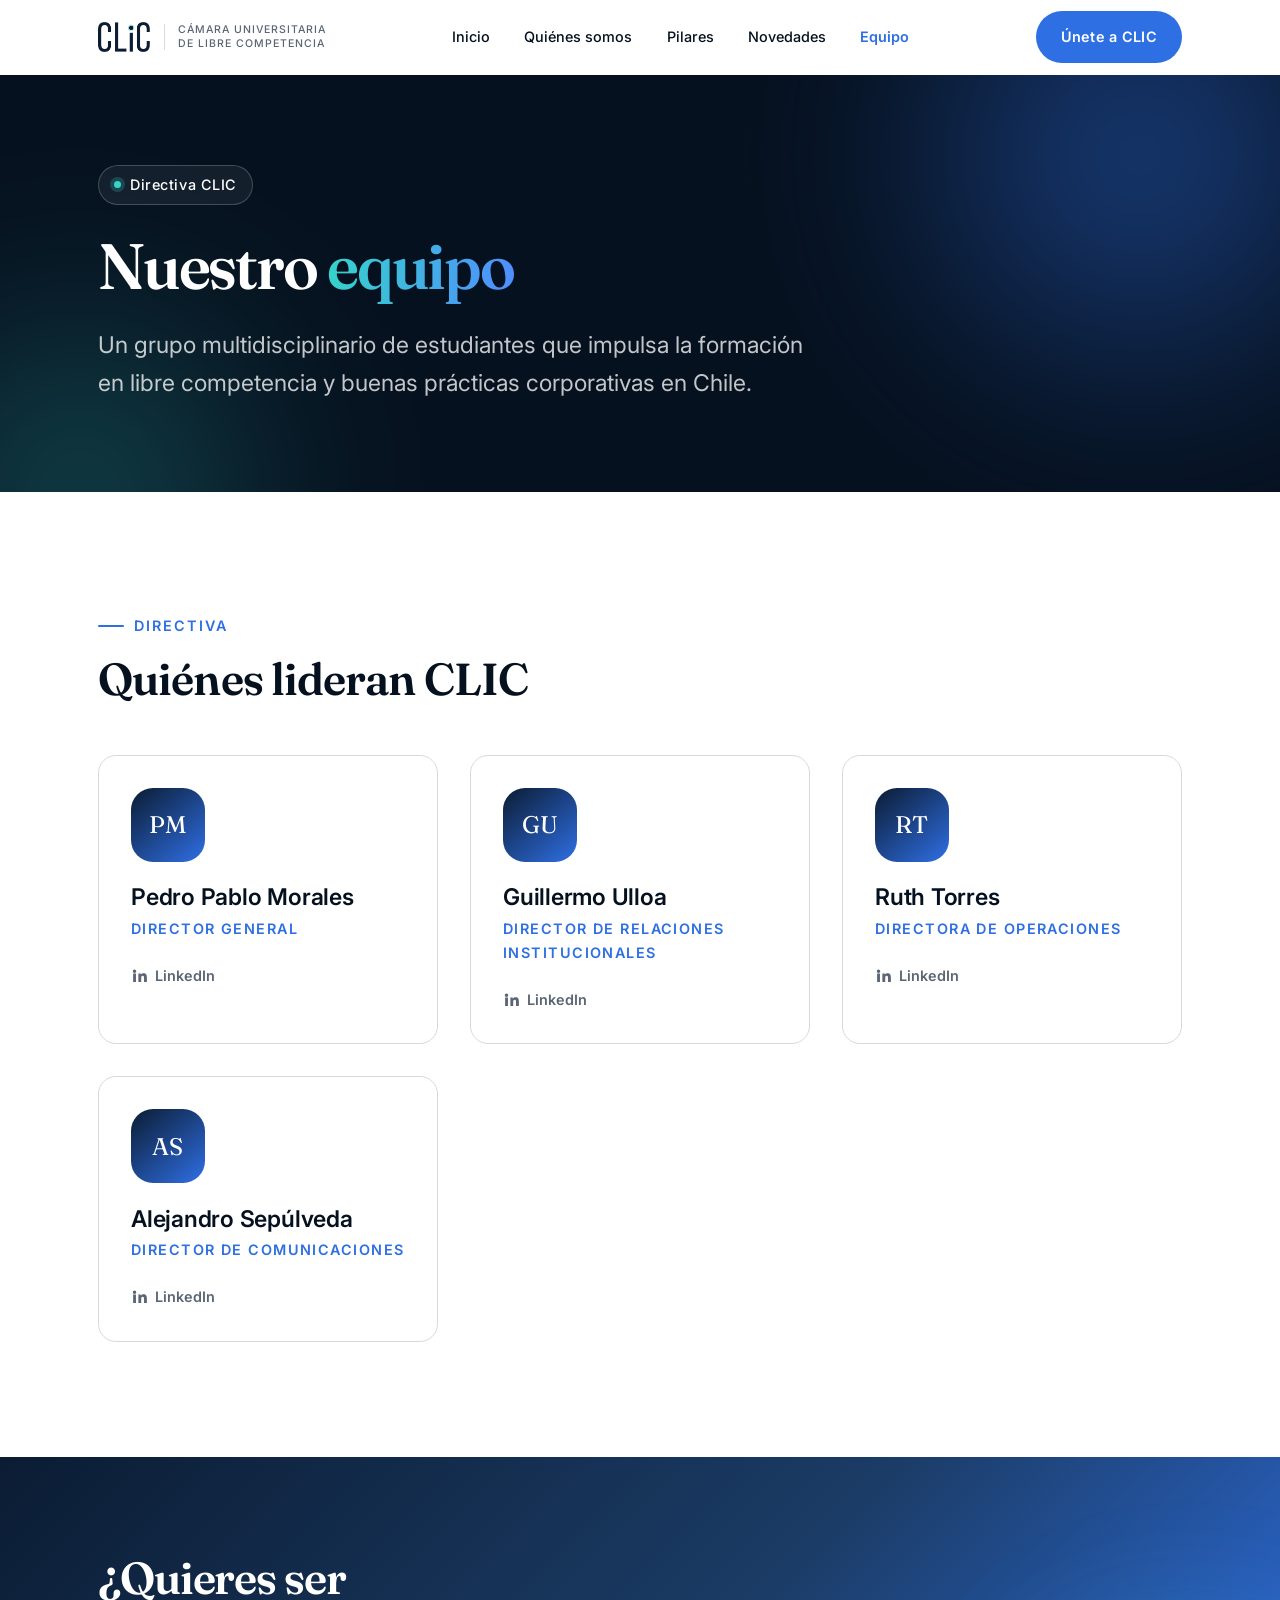
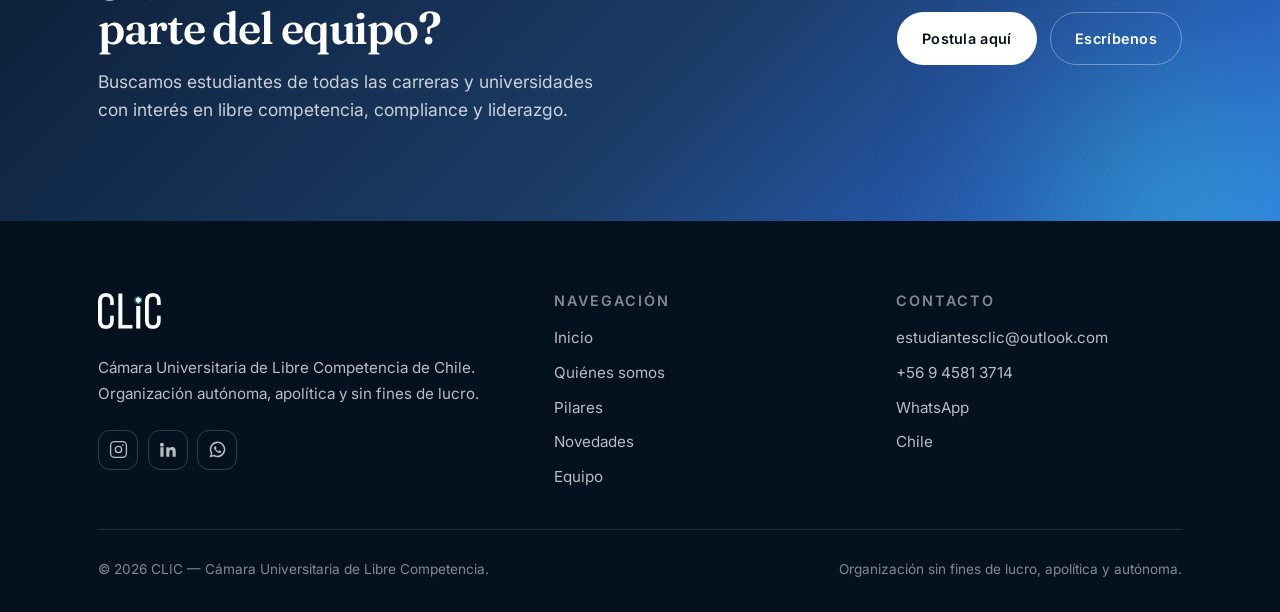
==== equipo.html @ ce96f9f8 "feat: integrar el logotipo de CLIC en el sitio - logo oscuro en el header y logo blanco en el pie de" ====
<!DOCTYPE html>
<html lang="es-CL">
<head>
  <meta charset="UTF-8" />
  <meta name="viewport" content="width=device-width, initial-scale=1" />
  <title>Equipo — CLIC, Cámara Universitaria de Libre Competencia</title>

  <meta name="description" content="Conoce al equipo directivo de CLIC, la Cámara Universitaria de Libre Competencia de Chile." />
  <meta name="theme-color" content="#06111f" />
  <link rel="canonical" href="https://clic-chile.cl/equipo.html" />

  <meta property="og:type" content="website" />
  <meta property="og:locale" content="es_CL" />
  <meta property="og:site_name" content="CLIC" />
  <meta property="og:title" content="Equipo — CLIC" />
  <meta property="og:description" content="Conoce al equipo directivo de CLIC." />
  <meta property="og:url" content="https://clic-chile.cl/equipo.html" />
  <meta property="og:image" content="https://mrciro2002-droid.github.io/clic-web/assets/img/og-image.png" />
  <meta property="og:image:width" content="1200" />
  <meta property="og:image:height" content="630" />
  <meta property="og:image:alt" content="CLIC — Cámara Universitaria de Libre Competencia" />
  <meta name="twitter:card" content="summary_large_image" />

  <link rel="icon" href="assets/img/favicon.ico" sizes="48x48" />
  <link rel="icon" href="assets/img/favicon.png" type="image/png" sizes="64x64" />
  <link rel="apple-touch-icon" href="assets/img/apple-touch-icon.png" />

  <link rel="preconnect" href="https://fonts.googleapis.com" />
  <link rel="preconnect" href="https://fonts.gstatic.com" crossorigin />
  <link href="https://fonts.googleapis.com/css2?family=Fraunces:opsz,wght@9..144,400;9..144,600;9..144,700&family=Inter:wght@400;500;600;700&display=swap" rel="stylesheet" />

  <link rel="stylesheet" href="assets/css/styles.css" />
</head>

<body>
  <a class="skip-link" href="#main">Saltar al contenido principal</a>

  <!-- ===================== ENCABEZADO ===================== -->
  <header class="site-header" id="site-header">
    <div class="wrap site-header__inner">
      <a class="brand" href="index.html" aria-label="CLIC — inicio">
        <img class="brand__logo" src="assets/img/logo-oscuro.png" alt="CLIC"
             width="408" height="234" />
        <span class="brand__rule" aria-hidden="true"></span>
        <span class="brand__tag">Cámara Universitaria<br />de Libre Competencia</span>
      </a>

      <button class="nav-toggle" id="nav-toggle" type="button"
              aria-expanded="false" aria-controls="primary-nav" aria-label="Abrir menú">
        <span></span>
      </button>

      <nav class="nav" id="primary-nav" aria-label="Navegación principal">
        <a href="index.html">Inicio</a>
        <a href="index.html#proposito">Quiénes somos</a>
        <a href="index.html#pilares">Pilares</a>
        <a href="index.html#novedades">Novedades</a>
        <a href="equipo.html" aria-current="page">Equipo</a>
        <a class="btn btn--accent" href="index.html#unete">Únete a CLIC</a>
      </nav>

      <a class="btn btn--accent header__cta" href="index.html#unete">Únete a CLIC</a>
    </div>
  </header>

  <main id="main">

    <!-- ===================== INTRO ===================== -->
    <section class="hero" style="padding-block: clamp(3.5rem, 7vw, 6rem);">
      <div class="wrap">
        <p class="hero__badge">
          <span class="dot" aria-hidden="true"></span>
          Directiva CLIC
        </p>
        <h1 class="hero__title" style="max-width: 16ch;">Nuestro <em>equipo</em></h1>
        <p class="hero__text">
          Un grupo multidisciplinario de estudiantes que impulsa la formación en
          libre competencia y buenas prácticas corporativas en Chile.
        </p>
      </div>
    </section>

    <!-- ===================== EQUIPO ===================== -->
    <section class="section">
      <div class="wrap">
        <div class="section__head reveal">
          <p class="eyebrow">Directiva</p>
          <h2 class="section__title">Quiénes lideran CLIC</h2>
        </div>

        <div class="team-grid">
          <article class="member reveal">
            <span class="member__avatar" aria-hidden="true">PM</span>
            <h3 class="member__name">Pedro Pablo Morales</h3>
            <p class="member__role">Director General</p>
            <a class="member__link"
               href="https://www.linkedin.com/in/pedro-pablo-morales-acosta-aab63a1a9"
               target="_blank" rel="noopener noreferrer">
              <svg viewBox="0 0 24 24" fill="currentColor" aria-hidden="true">
                <path d="M4.98 3.5a2.5 2.5 0 1 1 0 5 2.5 2.5 0 0 1 0-5ZM3 9h4v12H3V9Zm7 0h3.8v1.7h.05c.53-.95 1.83-1.95 3.77-1.95 4.03 0 4.78 2.6 4.78 5.98V21h-4v-5.5c0-1.31-.02-3-1.85-3-1.86 0-2.14 1.42-2.14 2.9V21h-4V9Z" />
              </svg>
              LinkedIn
            </a>
          </article>

          <article class="member reveal">
            <span class="member__avatar" aria-hidden="true">GU</span>
            <h3 class="member__name">Guillermo Ulloa</h3>
            <p class="member__role">Director de Relaciones Institucionales</p>
            <a class="member__link"
               href="https://www.linkedin.com/in/guillermo-ulloa-zavalla-pucuns2020"
               target="_blank" rel="noopener noreferrer">
              <svg viewBox="0 0 24 24" fill="currentColor" aria-hidden="true">
                <path d="M4.98 3.5a2.5 2.5 0 1 1 0 5 2.5 2.5 0 0 1 0-5ZM3 9h4v12H3V9Zm7 0h3.8v1.7h.05c.53-.95 1.83-1.95 3.77-1.95 4.03 0 4.78 2.6 4.78 5.98V21h-4v-5.5c0-1.31-.02-3-1.85-3-1.86 0-2.14 1.42-2.14 2.9V21h-4V9Z" />
              </svg>
              LinkedIn
            </a>
          </article>

          <article class="member reveal">
            <span class="member__avatar" aria-hidden="true">RT</span>
            <h3 class="member__name">Ruth Torres</h3>
            <p class="member__role">Directora de Operaciones</p>
            <a class="member__link"
               href="https://www.linkedin.com/in/ruth-torres-sep%C3%BAlveda-8b863a360"
               target="_blank" rel="noopener noreferrer">
              <svg viewBox="0 0 24 24" fill="currentColor" aria-hidden="true">
                <path d="M4.98 3.5a2.5 2.5 0 1 1 0 5 2.5 2.5 0 0 1 0-5ZM3 9h4v12H3V9Zm7 0h3.8v1.7h.05c.53-.95 1.83-1.95 3.77-1.95 4.03 0 4.78 2.6 4.78 5.98V21h-4v-5.5c0-1.31-.02-3-1.85-3-1.86 0-2.14 1.42-2.14 2.9V21h-4V9Z" />
              </svg>
              LinkedIn
            </a>
          </article>

          <article class="member reveal">
            <span class="member__avatar" aria-hidden="true">AS</span>
            <h3 class="member__name">Alejandro Sepúlveda</h3>
            <p class="member__role">Director de Comunicaciones</p>
            <a class="member__link"
               href="https://www.linkedin.com/in/alejandro-sep%C3%BAlveda-mart%C3%ADnez-344793327"
               target="_blank" rel="noopener noreferrer">
              <svg viewBox="0 0 24 24" fill="currentColor" aria-hidden="true">
                <path d="M4.98 3.5a2.5 2.5 0 1 1 0 5 2.5 2.5 0 0 1 0-5ZM3 9h4v12H3V9Zm7 0h3.8v1.7h.05c.53-.95 1.83-1.95 3.77-1.95 4.03 0 4.78 2.6 4.78 5.98V21h-4v-5.5c0-1.31-.02-3-1.85-3-1.86 0-2.14 1.42-2.14 2.9V21h-4V9Z" />
              </svg>
              LinkedIn
            </a>
          </article>
        </div>
      </div>
    </section>

    <!-- ===================== CTA ===================== -->
    <section class="cta-band">
      <div class="wrap cta-band__inner">
        <div>
          <h2 class="cta-band__title">¿Quieres ser parte del equipo?</h2>
          <p>
            Buscamos estudiantes de todas las carreras y universidades con interés
            en libre competencia, compliance y liderazgo.
          </p>
        </div>
        <div class="cta-band__actions">
          <a class="btn btn--light" href="index.html#unete">Postula aquí</a>
          <a class="btn btn--outline-light" href="mailto:estudiantesclic@outlook.com">Escríbenos</a>
        </div>
      </div>
    </section>
  </main>

  <!-- ===================== PIE DE PÁGINA ===================== -->
  <footer class="site-footer">
    <div class="wrap">
      <div class="footer__grid">
        <div>
          <a class="brand" href="index.html">
            <img class="brand__logo" src="assets/img/logo-blanco.png" alt="CLIC"
                 width="408" height="234" loading="lazy" />
          </a>
          <p class="footer__about">
            Cámara Universitaria de Libre Competencia de Chile. Organización
            autónoma, apolítica y sin fines de lucro.
          </p>

          <div class="socials">
            <a href="https://www.instagram.com/clic.cl" target="_blank" rel="noopener noreferrer" aria-label="Instagram de CLIC">
              <svg viewBox="0 0 24 24" fill="none" stroke="currentColor" stroke-width="1.7"
                   stroke-linecap="round" stroke-linejoin="round" aria-hidden="true">
                <rect x="2" y="2" width="20" height="20" rx="5" />
                <circle cx="12" cy="12" r="4" />
                <circle cx="17.5" cy="6.5" r="1" fill="currentColor" stroke="none" />
              </svg>
            </a>
            <a href="https://www.linkedin.com/company/estudiantesclic/" target="_blank" rel="noopener noreferrer" aria-label="LinkedIn de CLIC">
              <svg viewBox="0 0 24 24" fill="currentColor" aria-hidden="true">
                <path d="M4.98 3.5a2.5 2.5 0 1 1 0 5 2.5 2.5 0 0 1 0-5ZM3 9h4v12H3V9Zm7 0h3.8v1.7h.05c.53-.95 1.83-1.95 3.77-1.95 4.03 0 4.78 2.6 4.78 5.98V21h-4v-5.5c0-1.31-.02-3-1.85-3-1.86 0-2.14 1.42-2.14 2.9V21h-4V9Z" />
              </svg>
            </a>
            <a href="https://wa.me/56945813714" target="_blank" rel="noopener noreferrer" aria-label="WhatsApp de CLIC">
              <svg viewBox="0 0 24 24" fill="currentColor" aria-hidden="true">
                <path d="M12.04 2C6.6 2 2.2 6.4 2.2 11.84c0 1.9.5 3.68 1.38 5.22L2 22l5.06-1.52a9.8 9.8 0 0 0 4.98 1.34h.01c5.43 0 9.84-4.4 9.84-9.84 0-2.63-1.02-5.1-2.88-6.96A9.76 9.76 0 0 0 12.04 2Zm0 1.9c2.12 0 4.1.83 5.6 2.33a7.86 7.86 0 0 1 2.32 5.6c0 4.38-3.55 7.94-7.93 7.94a7.9 7.9 0 0 1-4.04-1.11l-.29-.17-2.99.9.9-2.92-.19-.3a7.86 7.86 0 0 1-1.21-4.2c0-4.38 3.56-7.94 7.94-7.94Zm-3 3.9c-.15 0-.4.06-.6.28-.21.22-.8.78-.8 1.9s.82 2.2.93 2.36c.12.15 1.6 2.44 3.87 3.42.54.24.96.38 1.29.48.54.18 1.03.15 1.42.09.44-.06 1.34-.55 1.53-1.08.19-.53.19-.98.13-1.08-.06-.09-.21-.15-.44-.27-.23-.11-1.34-.66-1.55-.74-.21-.07-.36-.11-.51.12-.15.22-.58.73-.71.88-.13.15-.26.17-.49.06-.23-.12-.96-.36-1.83-1.13-.68-.6-1.13-1.35-1.27-1.57-.13-.23-.01-.35.1-.46.11-.1.23-.27.35-.4.11-.14.15-.23.23-.39.08-.15.04-.28-.02-.4-.06-.11-.5-1.23-.7-1.68-.18-.44-.36-.38-.5-.39h-.43Z" />
              </svg>
            </a>
          </div>
        </div>

        <div>
          <h2 class="footer__title">Navegación</h2>
          <ul class="footer__list">
            <li><a href="index.html">Inicio</a></li>
            <li><a href="index.html#proposito">Quiénes somos</a></li>
            <li><a href="index.html#pilares">Pilares</a></li>
            <li><a href="index.html#novedades">Novedades</a></li>
            <li><a href="equipo.html">Equipo</a></li>
          </ul>
        </div>

        <div>
          <h2 class="footer__title">Contacto</h2>
          <ul class="footer__list">
            <li><a href="mailto:estudiantesclic@outlook.com">estudiantesclic@outlook.com</a></li>
            <li><a href="tel:+56945813714">+56 9 4581 3714</a></li>
            <li><a href="https://wa.me/56945813714" target="_blank" rel="noopener noreferrer">WhatsApp</a></li>
            <li>Chile</li>
          </ul>
        </div>
      </div>

      <div class="footer__bottom">
        <p>&copy; <span id="year">2026</span> CLIC — Cámara Universitaria de Libre Competencia.</p>
        <p>Organización sin fines de lucro, apolítica y autónoma.</p>
      </div>
    </div>
  </footer>

  <script src="assets/js/main.js" defer></script>
</body>
</html>
---- assets/css/styles.css ----
/* ==========================================================================
   CLIC — Cámara Universitaria de Libre Competencia
   Hoja de estilos principal
   ========================================================================== */

/* --------------------------------------------------------------------------
   1. Tokens de diseño
   -------------------------------------------------------------------------- */
:root {
  /* Color */
  --navy-900: #06111f;
  --navy-800: #0b1c33;
  --navy-700: #122a4a;
  --navy-600: #1b3c66;
  --blue-500: #2f6fe4;
  --blue-400: #4f8cff;
  --cyan-400: #35d6c8;
  --sand-100: #f6f4ef;
  --sand-200: #ece7dc;
  --white: #ffffff;
  --grey-600: #5b6675;
  --grey-300: #d5dae1;

  --bg: var(--white);
  --bg-alt: var(--sand-100);
  --ink: var(--navy-900);
  --ink-soft: var(--grey-600);
  --accent: var(--blue-500);
  --accent-soft: var(--cyan-400);
  --line: var(--grey-300);

  /* Tipografía */
  --font-display: "Fraunces", "Georgia", "Times New Roman", serif;
  --font-body: "Inter", system-ui, -apple-system, "Segoe UI", Roboto, sans-serif;

  --step--1: clamp(0.82rem, 0.79rem + 0.15vw, 0.9rem);
  --step-0: clamp(1rem, 0.96rem + 0.2vw, 1.09rem);
  --step-1: clamp(1.2rem, 1.12rem + 0.4vw, 1.45rem);
  --step-2: clamp(1.5rem, 1.34rem + 0.8vw, 2rem);
  --step-3: clamp(1.9rem, 1.6rem + 1.5vw, 2.9rem);
  --step-4: clamp(2.4rem, 1.85rem + 2.7vw, 4.4rem);

  /* Espaciado y forma */
  --gutter: clamp(1.25rem, 4vw, 3rem);
  --max-width: 1180px;
  --radius-sm: 10px;
  --radius: 18px;
  --radius-lg: 28px;

  --shadow-sm: 0 1px 2px rgba(6, 17, 31, 0.06), 0 4px 12px rgba(6, 17, 31, 0.05);
  --shadow-md: 0 12px 32px rgba(6, 17, 31, 0.1);
  --shadow-lg: 0 28px 64px rgba(6, 17, 31, 0.16);

  --ease: cubic-bezier(0.2, 0.7, 0.3, 1);
}

/* --------------------------------------------------------------------------
   2. Reset moderno
   -------------------------------------------------------------------------- */
*,
*::before,
*::after { box-sizing: border-box; }

* { margin: 0; }

html {
  -webkit-text-size-adjust: 100%;
  scroll-behavior: smooth;
  scroll-padding-top: 6rem;
}

body {
  font-family: var(--font-body);
  font-size: var(--step-0);
  line-height: 1.65;
  color: var(--ink);
  background: var(--bg);
  -webkit-font-smoothing: antialiased;
  text-rendering: optimizeLegibility;
  overflow-x: hidden;
}

img, svg, picture { display: block; max-width: 100%; height: auto; }
input, button, textarea, select { font: inherit; color: inherit; }
h1, h2, h3, h4 { line-height: 1.12; text-wrap: balance; font-weight: 600; }
p { text-wrap: pretty; }
a { color: inherit; }

:focus-visible {
  outline: 3px solid var(--accent-soft);
  outline-offset: 3px;
  border-radius: 4px;
}

@media (prefers-reduced-motion: reduce) {
  html { scroll-behavior: auto; }
  *, *::before, *::after {
    animation-duration: 0.001ms !important;
    animation-iteration-count: 1 !important;
    transition-duration: 0.001ms !important;
  }
}

/* --------------------------------------------------------------------------
   3. Utilidades de layout
   -------------------------------------------------------------------------- */
.wrap {
  width: 100%;
  max-width: var(--max-width);
  margin-inline: auto;
  padding-inline: var(--gutter);
}

.section { padding-block: clamp(4rem, 9vw, 8rem); }
.section--tight { padding-block: clamp(3rem, 6vw, 5rem); }
.section--alt { background: var(--bg-alt); }

.section__head { max-width: 60ch; margin-bottom: clamp(2rem, 4vw, 3.5rem); }

.eyebrow {
  display: inline-flex;
  align-items: center;
  gap: 0.6rem;
  font-size: var(--step--1);
  font-weight: 600;
  letter-spacing: 0.14em;
  text-transform: uppercase;
  color: var(--accent);
  margin-bottom: 1rem;
}

.eyebrow::before {
  content: "";
  width: 26px;
  height: 2px;
  background: currentColor;
  border-radius: 2px;
}

.section__title {
  font-family: var(--font-display);
  font-size: var(--step-3);
  font-weight: 600;
  letter-spacing: -0.02em;
}

.lede {
  font-size: var(--step-1);
  color: var(--ink-soft);
  margin-top: 1.1rem;
}

.skip-link {
  position: absolute;
  left: 1rem;
  top: -100px;
  z-index: 999;
  padding: 0.75rem 1.25rem;
  background: var(--navy-800);
  color: var(--white);
  border-radius: var(--radius-sm);
  text-decoration: none;
  transition: top 0.2s var(--ease);
}
.skip-link:focus { top: 1rem; }

.visually-hidden {
  position: absolute !important;
  width: 1px; height: 1px;
  padding: 0; margin: -1px;
  overflow: hidden;
  clip: rect(0 0 0 0);
  white-space: nowrap;
  border: 0;
}

/* --------------------------------------------------------------------------
   4. Botones
   -------------------------------------------------------------------------- */
.btn {
  --btn-bg: var(--navy-800);
  --btn-fg: var(--white);
  display: inline-flex;
  align-items: center;
  gap: 0.6rem;
  padding: 0.85rem 1.5rem;
  border: 1px solid transparent;
  border-radius: 999px;
  background: var(--btn-bg);
  color: var(--btn-fg);
  font-size: var(--step--1);
  font-weight: 600;
  letter-spacing: 0.02em;
  text-decoration: none;
  cursor: pointer;
  transition: transform 0.2s var(--ease), box-shadow 0.2s var(--ease),
              background-color 0.2s var(--ease), color 0.2s var(--ease);
}

.btn:hover { transform: translateY(-2px); box-shadow: var(--shadow-md); }
.btn:active { transform: translateY(0); }
.btn svg { width: 1.05em; height: 1.05em; }

.btn--accent { --btn-bg: var(--accent); }
.btn--ghost {
  --btn-bg: transparent;
  --btn-fg: var(--ink);
  border-color: var(--line);
}
.btn--ghost:hover { --btn-bg: var(--ink); --btn-fg: var(--white); border-color: var(--ink); }

.btn--light { --btn-bg: var(--white); --btn-fg: var(--navy-900); }
.btn--outline-light {
  --btn-bg: transparent;
  --btn-fg: var(--white);
  border-color: rgba(255, 255, 255, 0.35);
}
.btn--outline-light:hover { --btn-bg: rgba(255, 255, 255, 0.12); }

/* --------------------------------------------------------------------------
   5. Encabezado y navegación
   -------------------------------------------------------------------------- */
.site-header {
  position: sticky;
  top: 0;
  z-index: 100;
  background: rgba(255, 255, 255, 0.82);
  backdrop-filter: blur(14px);
  -webkit-backdrop-filter: blur(14px);
  border-bottom: 1px solid transparent;
  transition: border-color 0.3s var(--ease), box-shadow 0.3s var(--ease);
}

.site-header.is-stuck {
  border-bottom-color: var(--line);
  box-shadow: 0 6px 24px rgba(6, 17, 31, 0.06);
}

.site-header__inner {
  display: flex;
  align-items: center;
  justify-content: space-between;
  gap: 1.5rem;
  min-height: 74px;
}

.brand {
  display: inline-flex;
  align-items: center;
  gap: 0.85rem;
  text-decoration: none;
  font-weight: 700;
}

/* Logotipo: versión oscura en el header, versión blanca en el pie. */
.brand__logo {
  width: auto;
  height: 30px;
  transition: opacity 0.2s var(--ease);
}

.brand:hover .brand__logo { opacity: 0.82; }

.brand__rule {
  width: 1px;
  height: 26px;
  background: var(--line);
}

.brand__tag {
  font-size: 0.66rem;
  font-weight: 500;
  line-height: 1.35;
  letter-spacing: 0.09em;
  text-transform: uppercase;
  color: var(--ink-soft);
}

@media (max-width: 520px) {
  .brand__rule, .site-header .brand__tag { display: none; }
}

.nav { display: flex; align-items: center; gap: 0.35rem; }

.nav a {
  position: relative;
  padding: 0.5rem 0.9rem;
  border-radius: 999px;
  font-size: var(--step--1);
  font-weight: 500;
  text-decoration: none;
  color: var(--ink);
  transition: background-color 0.2s var(--ease), color 0.2s var(--ease);
}

.nav a:hover { background: var(--sand-200); }
.nav a[aria-current="page"] { color: var(--accent); font-weight: 600; }

/* El CTA vive fuera del nav en escritorio y dentro del menú en móvil. */
.header__cta { display: inline-flex; }

@media (min-width: 861px) {
  .nav > .btn { display: none; }
}

.nav-toggle {
  display: none;
  width: 44px;
  height: 44px;
  border: 1px solid var(--line);
  border-radius: 12px;
  background: var(--white);
  cursor: pointer;
  place-items: center;
}

.nav-toggle span {
  position: relative;
  display: block;
  width: 18px;
  height: 2px;
  background: var(--ink);
  border-radius: 2px;
  transition: transform 0.25s var(--ease), background-color 0.25s var(--ease);
}

.nav-toggle span::before,
.nav-toggle span::after {
  content: "";
  position: absolute;
  left: 0;
  width: 18px;
  height: 2px;
  background: var(--ink);
  border-radius: 2px;
  transition: transform 0.25s var(--ease);
}
.nav-toggle span::before { top: -6px; }
.nav-toggle span::after { top: 6px; }

.nav-toggle[aria-expanded="true"] span { background: transparent; }
.nav-toggle[aria-expanded="true"] span::before { transform: translateY(6px) rotate(45deg); }
.nav-toggle[aria-expanded="true"] span::after { transform: translateY(-6px) rotate(-45deg); }

@media (max-width: 860px) {
  .nav-toggle { display: grid; }
  .header__cta { display: none; }

  .nav {
    position: fixed;
    inset: 74px 0 auto;
    flex-direction: column;
    align-items: stretch;
    gap: 0.25rem;
    padding: 1rem var(--gutter) 1.75rem;
    background: var(--white);
    border-bottom: 1px solid var(--line);
    box-shadow: var(--shadow-md);
    transform: translateY(-120%);
    opacity: 0;
    visibility: hidden;
    transition: transform 0.32s var(--ease), opacity 0.2s var(--ease), visibility 0.32s;
  }

  .nav.is-open { transform: translateY(0); opacity: 1; visibility: visible; }
  .nav a { padding: 0.85rem 1rem; font-size: 1.05rem; }
  .nav .btn { justify-content: center; margin-top: 0.6rem; }
}

/* --------------------------------------------------------------------------
   6. Hero
   -------------------------------------------------------------------------- */
.hero {
  position: relative;
  isolation: isolate;
  overflow: hidden;
  background: var(--navy-900);
  color: var(--white);
  padding-block: clamp(4.5rem, 10vw, 8.5rem);
}

.hero::before,
.hero::after {
  content: "";
  position: absolute;
  border-radius: 50%;
  filter: blur(90px);
  z-index: -1;
  opacity: 0.55;
}

.hero::before {
  width: 620px; height: 620px;
  top: -230px; right: -170px;
  background: radial-gradient(circle, var(--blue-500), transparent 68%);
}

.hero::after {
  width: 520px; height: 520px;
  bottom: -260px; left: -180px;
  background: radial-gradient(circle, var(--cyan-400), transparent 68%);
  opacity: 0.32;
}

.hero__grid {
  display: grid;
  gap: clamp(2.5rem, 5vw, 4rem);
  grid-template-columns: minmax(0, 1.15fr) minmax(0, 0.85fr);
  align-items: center;
}

@media (max-width: 900px) {
  .hero__grid { grid-template-columns: 1fr; }
}

.hero__badge {
  display: inline-flex;
  align-items: center;
  gap: 0.55rem;
  padding: 0.45rem 0.95rem;
  border: 1px solid rgba(255, 255, 255, 0.2);
  border-radius: 999px;
  background: rgba(255, 255, 255, 0.06);
  font-size: var(--step--1);
  font-weight: 500;
  letter-spacing: 0.04em;
  margin-bottom: 1.6rem;
}

.hero__badge .dot {
  width: 7px; height: 7px;
  border-radius: 50%;
  background: var(--cyan-400);
  box-shadow: 0 0 0 4px rgba(53, 214, 200, 0.22);
}

.hero__title {
  font-family: var(--font-display);
  font-size: var(--step-4);
  font-weight: 600;
  letter-spacing: -0.035em;
}

.hero__title em {
  font-style: normal;
  background: linear-gradient(100deg, var(--cyan-400), var(--blue-400));
  -webkit-background-clip: text;
  background-clip: text;
  color: transparent;
}

.hero__text {
  max-width: 52ch;
  margin-top: 1.5rem;
  font-size: var(--step-1);
  color: rgba(255, 255, 255, 0.76);
}

.hero__actions { display: flex; flex-wrap: wrap; gap: 0.85rem; margin-top: 2.2rem; }

.hero__stats {
  display: flex;
  flex-wrap: wrap;
  gap: clamp(1.5rem, 4vw, 3rem);
  margin-top: 3rem;
  padding-top: 2rem;
  border-top: 1px solid rgba(255, 255, 255, 0.14);
}

.stat {
  display: grid;
  gap: 0.3rem;
  min-width: 150px;
}

.stat__num {
  font-family: var(--font-display);
  font-size: var(--step-2);
  letter-spacing: -0.02em;
  color: var(--white);
}

.stat__label {
  font-size: var(--step--1);
  color: rgba(255, 255, 255, 0.6);
  max-width: 18ch;
}

/* Tarjeta de cita */
.quote-card {
  position: relative;
  padding: clamp(1.75rem, 3vw, 2.5rem);
  border: 1px solid rgba(255, 255, 255, 0.16);
  border-radius: var(--radius-lg);
  background: linear-gradient(160deg, rgba(255, 255, 255, 0.1), rgba(255, 255, 255, 0.03));
  backdrop-filter: blur(8px);
  -webkit-backdrop-filter: blur(8px);
  box-shadow: var(--shadow-lg);
}

.quote-card__mark {
  font-family: var(--font-display);
  font-size: 4rem;
  line-height: 0.6;
  color: var(--cyan-400);
  opacity: 0.7;
}

.quote-card blockquote {
  margin: 1.25rem 0 0;
  font-family: var(--font-display);
  font-size: var(--step-1);
  line-height: 1.45;
  letter-spacing: -0.01em;
}

.quote-card figcaption {
  margin-top: 1.5rem;
  padding-top: 1.25rem;
  border-top: 1px solid rgba(255, 255, 255, 0.14);
  font-size: var(--step--1);
  letter-spacing: 0.1em;
  text-transform: uppercase;
  color: rgba(255, 255, 255, 0.62);
}

/* --------------------------------------------------------------------------
   7. Marquesina de pilares
   -------------------------------------------------------------------------- */
.marquee {
  overflow: hidden;
  padding-block: 1.1rem;
  background: var(--navy-800);
  color: rgba(255, 255, 255, 0.72);
  border-top: 1px solid rgba(255, 255, 255, 0.08);
}

.marquee__track {
  display: flex;
  gap: 3rem;
  width: max-content;
  animation: marquee 34s linear infinite;
  font-size: var(--step--1);
  font-weight: 600;
  letter-spacing: 0.16em;
  text-transform: uppercase;
  white-space: nowrap;
}

.marquee__track span { display: inline-flex; align-items: center; gap: 3rem; }
.marquee__track span::after {
  content: "";
  width: 6px; height: 6px;
  border-radius: 50%;
  background: var(--cyan-400);
}

.marquee:hover .marquee__track { animation-play-state: paused; }

@keyframes marquee {
  from { transform: translateX(0); }
  to { transform: translateX(-50%); }
}

/* --------------------------------------------------------------------------
   8. Tarjetas
   -------------------------------------------------------------------------- */
.grid {
  display: grid;
  gap: clamp(1.25rem, 2.5vw, 1.75rem);
  grid-template-columns: repeat(auto-fit, minmax(min(100%, 290px), 1fr));
}

.card {
  position: relative;
  display: flex;
  flex-direction: column;
  gap: 0.85rem;
  padding: clamp(1.5rem, 3vw, 2.1rem);
  border: 1px solid var(--line);
  border-radius: var(--radius);
  background: var(--white);
  transition: transform 0.28s var(--ease), box-shadow 0.28s var(--ease),
              border-color 0.28s var(--ease);
}

.card:hover {
  transform: translateY(-6px);
  border-color: transparent;
  box-shadow: var(--shadow-md);
}

.card__icon {
  display: grid;
  place-items: center;
  width: 46px; height: 46px;
  border-radius: 14px;
  background: linear-gradient(140deg, rgba(47, 111, 228, 0.14), rgba(53, 214, 200, 0.18));
  color: var(--accent);
}
.card__icon svg { width: 22px; height: 22px; }

.card__title { font-size: var(--step-1); font-weight: 600; letter-spacing: -0.01em; }
.card p { color: var(--ink-soft); }

.card__index {
  font-family: var(--font-display);
  font-size: var(--step--1);
  font-weight: 600;
  letter-spacing: 0.16em;
  color: var(--accent);
}

/* Bloques narrativos (Desafío / Propósito / Visión) */
.pillars { display: grid; gap: clamp(1rem, 2vw, 1.5rem); }

.pillar {
  display: grid;
  grid-template-columns: minmax(0, 0.4fr) minmax(0, 1fr);
  gap: clamp(1rem, 4vw, 3rem);
  padding-block: clamp(1.75rem, 4vw, 2.75rem);
  border-top: 1px solid var(--line);
}

.pillar:last-child { border-bottom: 1px solid var(--line); }

@media (max-width: 760px) {
  .pillar { grid-template-columns: 1fr; gap: 0.75rem; }
}

.pillar__label {
  display: flex;
  align-items: baseline;
  gap: 0.85rem;
  font-family: var(--font-display);
  font-size: var(--step-2);
  letter-spacing: -0.02em;
}

.pillar__num {
  font-family: var(--font-body);
  font-size: var(--step--1);
  font-weight: 600;
  letter-spacing: 0.12em;
  color: var(--accent);
}

.pillar__body { display: grid; gap: 1rem; color: var(--ink-soft); font-size: var(--step-1); }
.pillar__body strong { color: var(--ink); font-weight: 600; }

/* --------------------------------------------------------------------------
   9. Franja de llamada a la acción
   -------------------------------------------------------------------------- */
.cta-band {
  position: relative;
  isolation: isolate;
  overflow: hidden;
  padding-block: clamp(3.5rem, 8vw, 6rem);
  background: linear-gradient(135deg, var(--navy-800), var(--navy-600) 55%, var(--blue-500));
  color: var(--white);
}

.cta-band::after {
  content: "";
  position: absolute;
  inset: auto -10% -60% auto;
  width: 440px; height: 440px;
  border-radius: 50%;
  background: radial-gradient(circle, rgba(53, 214, 200, 0.5), transparent 68%);
  filter: blur(70px);
  z-index: -1;
}

.cta-band__inner {
  display: flex;
  flex-wrap: wrap;
  align-items: center;
  justify-content: space-between;
  gap: 2rem;
}

.cta-band__title {
  font-family: var(--font-display);
  font-size: var(--step-3);
  letter-spacing: -0.025em;
  max-width: 18ch;
}

.cta-band p { max-width: 46ch; margin-top: 0.9rem; color: rgba(255, 255, 255, 0.78); }
.cta-band__actions { display: flex; flex-wrap: wrap; gap: 0.85rem; }

/* --------------------------------------------------------------------------
   10. Novedades
   -------------------------------------------------------------------------- */
.news-card {
  display: flex;
  flex-direction: column;
  gap: 0.75rem;
  padding: clamp(1.5rem, 3vw, 2rem);
  border: 1px solid var(--line);
  border-radius: var(--radius);
  background: var(--white);
  text-decoration: none;
  transition: transform 0.28s var(--ease), box-shadow 0.28s var(--ease);
}

.news-card:hover { transform: translateY(-5px); box-shadow: var(--shadow-md); }

.news-card__tag {
  align-self: flex-start;
  padding: 0.3rem 0.7rem;
  border-radius: 999px;
  background: var(--sand-200);
  font-size: 0.72rem;
  font-weight: 600;
  letter-spacing: 0.1em;
  text-transform: uppercase;
  color: var(--navy-700);
}

.news-card__title { font-size: var(--step-1); letter-spacing: -0.01em; }
.news-card p { color: var(--ink-soft); font-size: 0.96rem; }

.news-card__more {
  margin-top: auto;
  padding-top: 0.5rem;
  font-size: var(--step--1);
  font-weight: 600;
  color: var(--accent);
}

/* --------------------------------------------------------------------------
   11. Equipo
   -------------------------------------------------------------------------- */
.team-grid {
  display: grid;
  gap: clamp(1.25rem, 2.5vw, 2rem);
  grid-template-columns: repeat(auto-fit, minmax(min(100%, 250px), 1fr));
}

.member {
  display: flex;
  flex-direction: column;
  gap: 0.35rem;
  padding: clamp(1.5rem, 3vw, 2rem);
  border: 1px solid var(--line);
  border-radius: var(--radius);
  background: var(--white);
  transition: transform 0.28s var(--ease), box-shadow 0.28s var(--ease);
}

.member:hover { transform: translateY(-6px); box-shadow: var(--shadow-md); }

.member__avatar {
  display: grid;
  place-items: center;
  width: 74px; height: 74px;
  margin-bottom: 1.1rem;
  border-radius: 22px;
  background: linear-gradient(140deg, var(--navy-800), var(--blue-500));
  color: var(--white);
  font-family: var(--font-display);
  font-size: 1.5rem;
  letter-spacing: 0.01em;
}

.member__name { font-size: var(--step-1); letter-spacing: -0.01em; }

.member__role {
  font-size: var(--step--1);
  font-weight: 600;
  letter-spacing: 0.1em;
  text-transform: uppercase;
  color: var(--accent);
}

.member__link {
  display: inline-flex;
  align-items: center;
  gap: 0.45rem;
  margin-top: 1.1rem;
  font-size: var(--step--1);
  font-weight: 600;
  text-decoration: none;
  color: var(--ink-soft);
  transition: color 0.2s var(--ease);
}

.member__link:hover { color: var(--accent); }
.member__link svg { width: 17px; height: 17px; }

/* --------------------------------------------------------------------------
   12. Pie de página
   -------------------------------------------------------------------------- */
.site-footer {
  padding-block: clamp(3rem, 6vw, 4.5rem) 2rem;
  background: var(--navy-900);
  color: rgba(255, 255, 255, 0.72);
}

.site-footer a { color: inherit; text-decoration: none; }
.site-footer a:hover { color: var(--white); }

.footer__grid {
  display: grid;
  gap: clamp(2rem, 5vw, 3.5rem);
  grid-template-columns: minmax(0, 1.4fr) repeat(auto-fit, minmax(150px, 1fr));
  padding-bottom: 2.5rem;
  border-bottom: 1px solid rgba(255, 255, 255, 0.12);
}

.footer__about { max-width: 40ch; margin-top: 1.1rem; font-size: 0.95rem; }
.site-footer .brand__logo { height: 36px; }
.site-footer .brand__rule { background: rgba(255, 255, 255, 0.2); }
.site-footer .brand__tag { color: rgba(255, 255, 255, 0.55); }

.footer__title {
  margin-bottom: 1rem;
  font-size: var(--step--1);
  font-weight: 600;
  letter-spacing: 0.14em;
  text-transform: uppercase;
  color: rgba(255, 255, 255, 0.5);
}

.footer__list { display: grid; gap: 0.6rem; padding: 0; margin: 0; list-style: none; font-size: 0.95rem; }

.socials { display: flex; gap: 0.6rem; margin-top: 1.5rem; }

.socials a {
  display: grid;
  place-items: center;
  width: 40px; height: 40px;
  border: 1px solid rgba(255, 255, 255, 0.18);
  border-radius: 12px;
  transition: background-color 0.2s var(--ease), transform 0.2s var(--ease);
}

.socials a:hover { background: rgba(255, 255, 255, 0.12); transform: translateY(-2px); }
.socials svg { width: 19px; height: 19px; }

.footer__bottom {
  display: flex;
  flex-wrap: wrap;
  gap: 1rem;
  justify-content: space-between;
  padding-top: 1.75rem;
  font-size: 0.85rem;
  color: rgba(255, 255, 255, 0.5);
}

/* --------------------------------------------------------------------------
   13. Animaciones al hacer scroll
   -------------------------------------------------------------------------- */
.reveal {
  opacity: 0;
  transform: translateY(22px);
  transition: opacity 0.7s var(--ease), transform 0.7s var(--ease);
}

.reveal.is-visible { opacity: 1; transform: none; }

@media (prefers-reduced-motion: reduce) {
  .reveal { opacity: 1; transform: none; }
}
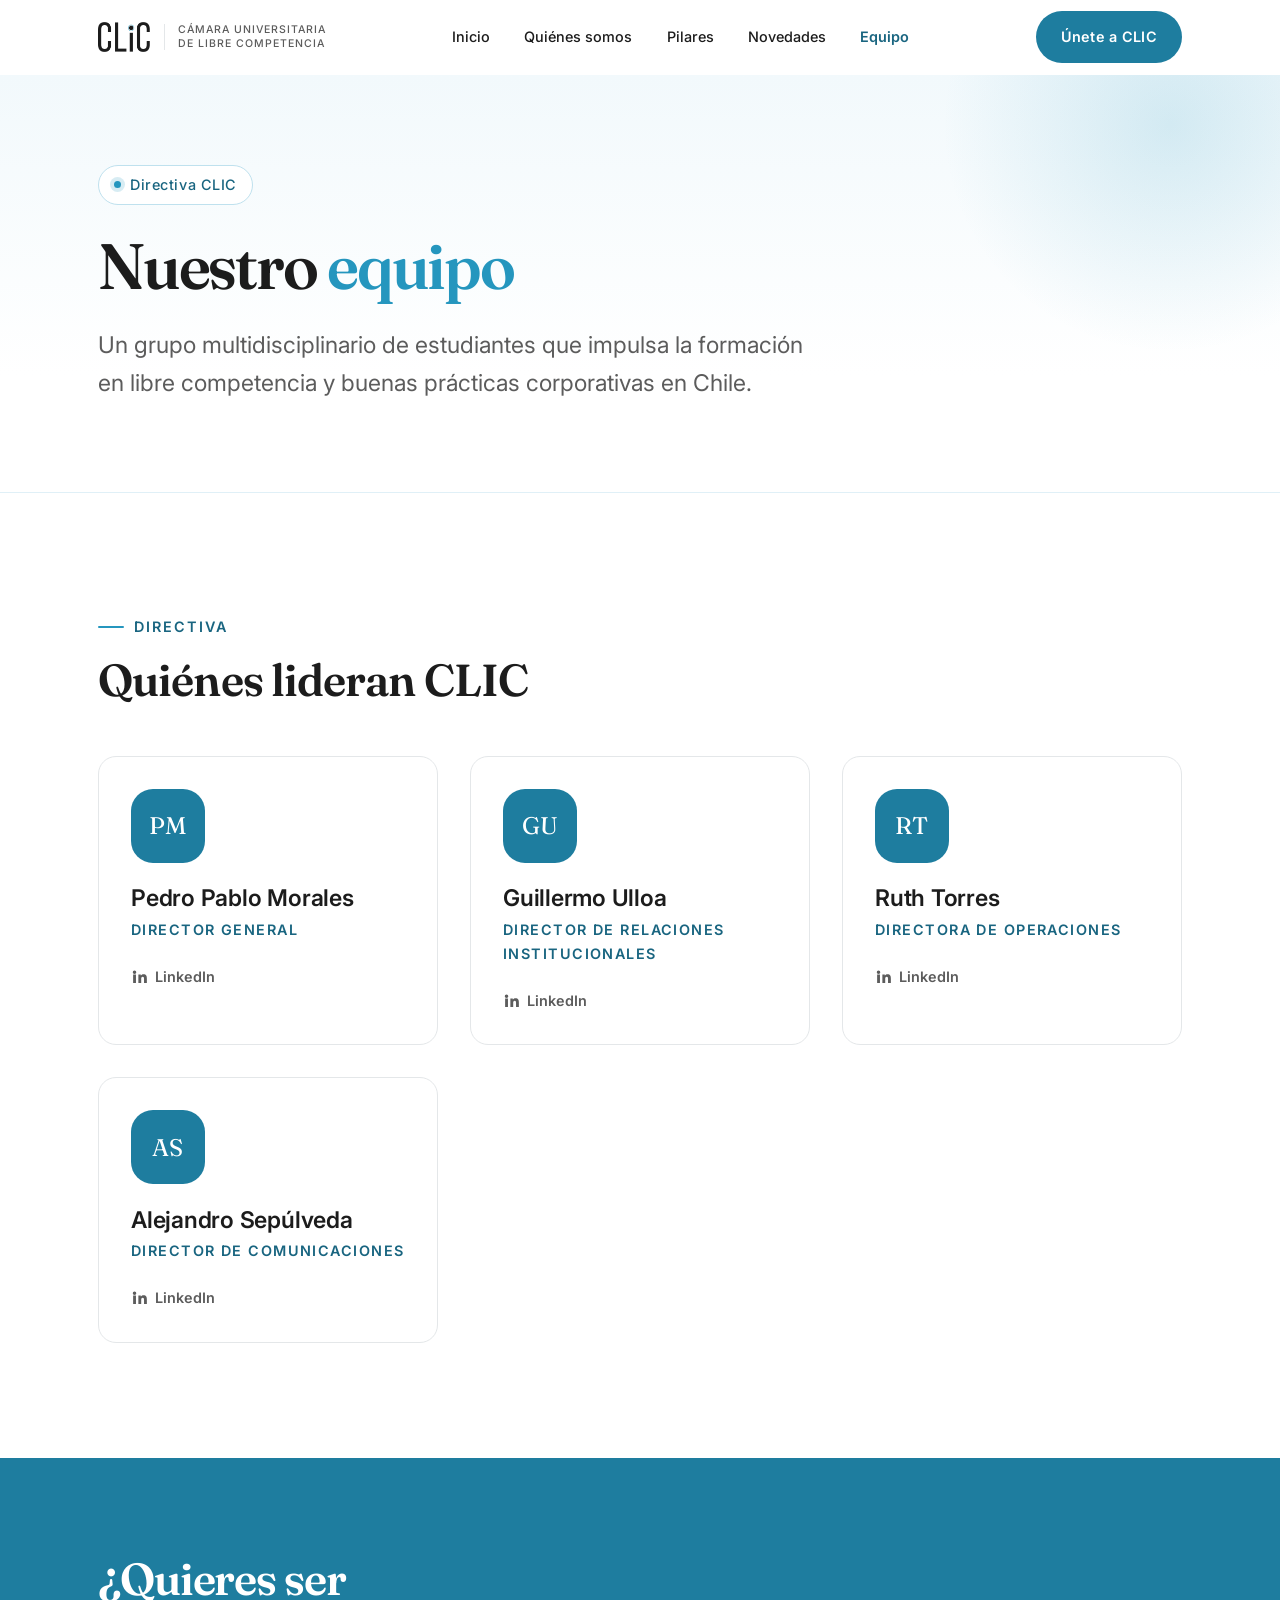
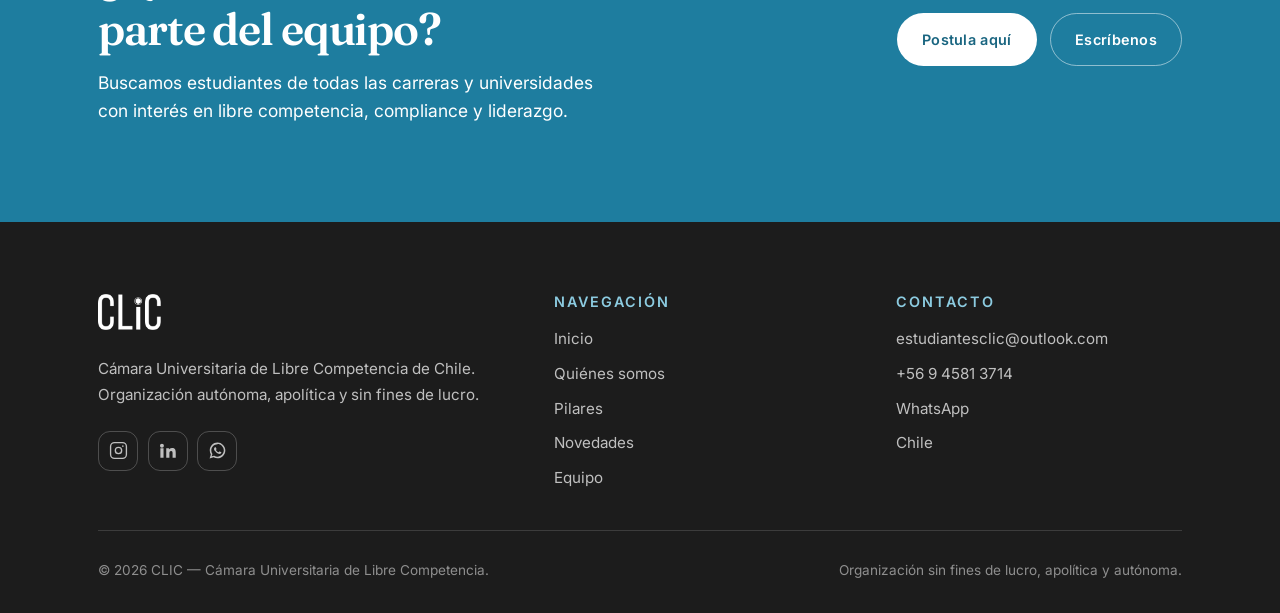
==== commit b5a0ed76: "feat: aplicar la paleta oficial de CLIC en todo el sitio Azul #2596BE, tinta #1C1C1C y blanco: - sit" ====
--- a/equipo.html
+++ b/equipo.html
@@ -6,7 +6,7 @@
   <title>Equipo — CLIC, Cámara Universitaria de Libre Competencia</title>
 
   <meta name="description" content="Conoce al equipo directivo de CLIC, la Cámara Universitaria de Libre Competencia de Chile." />
-  <meta name="theme-color" content="#06111f" />
+  <meta name="theme-color" content="#2596be" />
   <link rel="canonical" href="https://clic-chile.cl/equipo.html" />
 
   <meta property="og:type" content="website" />
--- a/assets/css/styles.css
+++ b/assets/css/styles.css
@@ -1,33 +1,46 @@
 /* ==========================================================================
    CLIC — Cámara Universitaria de Libre Competencia
    Hoja de estilos principal
+
+   Paleta oficial: azul #2596BE · tinta #1C1C1C · blanco #FFFFFF
+   Los demás tonos son derivados de esos tres (aclarados u oscurecidos) para
+   estados hover, bordes y fondos suaves.
    ========================================================================== */
 
 /* --------------------------------------------------------------------------
    1. Tokens de diseño
    -------------------------------------------------------------------------- */
 :root {
-  /* Color */
-  --navy-900: #06111f;
-  --navy-800: #0b1c33;
-  --navy-700: #122a4a;
-  --navy-600: #1b3c66;
-  --blue-500: #2f6fe4;
-  --blue-400: #4f8cff;
-  --cyan-400: #35d6c8;
-  --sand-100: #f6f4ef;
-  --sand-200: #ece7dc;
+  /* Azul institucional y su escala */
+  --blue-50: #f2f9fc;
+  --blue-100: #e0f0f7;
+  --blue-200: #bfe1ee;
+  --blue-300: #8ccbe0;
+  --blue-400: #4fadcd;
+  --blue-500: #2596be;  /* color oficial */
+  --blue-600: #1e7d9f;
+  --blue-700: #196580;
+  --blue-800: #124b60;
+  --blue-900: #0c3241;
+
+  /* Tinta y neutros */
+  --ink-900: #1c1c1c;   /* color oficial */
+  --ink-700: #3a3a3a;
+  --ink-500: #5c5c5c;
+  --ink-300: #9a9a9a;
+  --grey-200: #e4e7e9;
+  --grey-100: #f1f3f4;
   --white: #ffffff;
-  --grey-600: #5b6675;
-  --grey-300: #d5dae1;
-
+
+  /* Roles */
   --bg: var(--white);
-  --bg-alt: var(--sand-100);
-  --ink: var(--navy-900);
-  --ink-soft: var(--grey-600);
-  --accent: var(--blue-500);
-  --accent-soft: var(--cyan-400);
-  --line: var(--grey-300);
+  --bg-alt: var(--blue-50);
+  --ink: var(--ink-900);
+  --ink-soft: var(--ink-500);
+  --accent: var(--blue-500);        /* #2596BE — acentos, rellenos, bordes, texto grande */
+  --accent-dark: var(--blue-700);   /* texto pequeño sobre fondo claro (contraste 6.5:1) */
+  --accent-surface: var(--blue-600);/* superficies sólidas con texto blanco (contraste 4.7:1) */
+  --line: var(--grey-200);
 
   /* Tipografía */
   --font-display: "Fraunces", "Georgia", "Times New Roman", serif;
@@ -47,9 +60,9 @@
   --radius: 18px;
   --radius-lg: 28px;
 
-  --shadow-sm: 0 1px 2px rgba(6, 17, 31, 0.06), 0 4px 12px rgba(6, 17, 31, 0.05);
-  --shadow-md: 0 12px 32px rgba(6, 17, 31, 0.1);
-  --shadow-lg: 0 28px 64px rgba(6, 17, 31, 0.16);
+  --shadow-sm: 0 1px 2px rgba(28, 28, 28, 0.06), 0 4px 12px rgba(28, 28, 28, 0.05);
+  --shadow-md: 0 12px 32px rgba(28, 28, 28, 0.1);
+  --shadow-blue: 0 16px 40px rgba(37, 150, 190, 0.22);
 
   --ease: cubic-bezier(0.2, 0.7, 0.3, 1);
 }
@@ -87,7 +100,7 @@
 a { color: inherit; }
 
 :focus-visible {
-  outline: 3px solid var(--accent-soft);
+  outline: 3px solid var(--accent);
   outline-offset: 3px;
   border-radius: 4px;
 }
@@ -112,7 +125,6 @@
 }
 
 .section { padding-block: clamp(4rem, 9vw, 8rem); }
-.section--tight { padding-block: clamp(3rem, 6vw, 5rem); }
 .section--alt { background: var(--bg-alt); }
 
 .section__head { max-width: 60ch; margin-bottom: clamp(2rem, 4vw, 3.5rem); }
@@ -125,7 +137,7 @@
   font-weight: 600;
   letter-spacing: 0.14em;
   text-transform: uppercase;
-  color: var(--accent);
+  color: var(--accent-dark);
   margin-bottom: 1rem;
 }
 
@@ -133,7 +145,7 @@
   content: "";
   width: 26px;
   height: 2px;
-  background: currentColor;
+  background: var(--accent);
   border-radius: 2px;
 }
 
@@ -156,7 +168,7 @@
   top: -100px;
   z-index: 999;
   padding: 0.75rem 1.25rem;
-  background: var(--navy-800);
+  background: var(--ink-900);
   color: var(--white);
   border-radius: var(--radius-sm);
   text-decoration: none;
@@ -164,21 +176,11 @@
 }
 .skip-link:focus { top: 1rem; }
 
-.visually-hidden {
-  position: absolute !important;
-  width: 1px; height: 1px;
-  padding: 0; margin: -1px;
-  overflow: hidden;
-  clip: rect(0 0 0 0);
-  white-space: nowrap;
-  border: 0;
-}
-
 /* --------------------------------------------------------------------------
    4. Botones
    -------------------------------------------------------------------------- */
 .btn {
-  --btn-bg: var(--navy-800);
+  --btn-bg: var(--accent-surface);
   --btn-fg: var(--white);
   display: inline-flex;
   align-items: center;
@@ -194,28 +196,46 @@
   text-decoration: none;
   cursor: pointer;
   transition: transform 0.2s var(--ease), box-shadow 0.2s var(--ease),
-              background-color 0.2s var(--ease), color 0.2s var(--ease);
-}
-
-.btn:hover { transform: translateY(-2px); box-shadow: var(--shadow-md); }
+              background-color 0.2s var(--ease), color 0.2s var(--ease),
+              border-color 0.2s var(--ease);
+}
+
+.btn:hover { transform: translateY(-2px); box-shadow: var(--shadow-blue); }
 .btn:active { transform: translateY(0); }
 .btn svg { width: 1.05em; height: 1.05em; }
 
-.btn--accent { --btn-bg: var(--accent); }
+.btn--accent { --btn-bg: var(--accent-surface); }
+.btn--accent:hover { --btn-bg: var(--accent-dark); }
+
+.btn--dark { --btn-bg: var(--ink-900); }
+.btn--dark:hover { --btn-bg: var(--ink-700); box-shadow: var(--shadow-md); }
+
 .btn--ghost {
   --btn-bg: transparent;
   --btn-fg: var(--ink);
   border-color: var(--line);
 }
-.btn--ghost:hover { --btn-bg: var(--ink); --btn-fg: var(--white); border-color: var(--ink); }
-
-.btn--light { --btn-bg: var(--white); --btn-fg: var(--navy-900); }
+.btn--ghost:hover {
+  --btn-bg: var(--white);
+  --btn-fg: var(--accent-dark);
+  border-color: var(--accent);
+  box-shadow: var(--shadow-sm);
+}
+
+/* Sobre fondos azules o negros */
+.btn--light { --btn-bg: var(--white); --btn-fg: var(--accent-dark); }
+.btn--light:hover { --btn-fg: var(--ink-900); box-shadow: var(--shadow-md); }
+
 .btn--outline-light {
   --btn-bg: transparent;
   --btn-fg: var(--white);
-  border-color: rgba(255, 255, 255, 0.35);
-}
-.btn--outline-light:hover { --btn-bg: rgba(255, 255, 255, 0.12); }
+  border-color: rgba(255, 255, 255, 0.5);
+}
+.btn--outline-light:hover {
+  --btn-bg: rgba(255, 255, 255, 0.14);
+  border-color: var(--white);
+  box-shadow: none;
+}
 
 /* --------------------------------------------------------------------------
    5. Encabezado y navegación
@@ -224,7 +244,7 @@
   position: sticky;
   top: 0;
   z-index: 100;
-  background: rgba(255, 255, 255, 0.82);
+  background: rgba(255, 255, 255, 0.88);
   backdrop-filter: blur(14px);
   -webkit-backdrop-filter: blur(14px);
   border-bottom: 1px solid transparent;
@@ -233,7 +253,7 @@
 
 .site-header.is-stuck {
   border-bottom-color: var(--line);
-  box-shadow: 0 6px 24px rgba(6, 17, 31, 0.06);
+  box-shadow: 0 6px 24px rgba(28, 28, 28, 0.06);
 }
 
 .site-header__inner {
@@ -252,7 +272,6 @@
   font-weight: 700;
 }
 
-/* Logotipo: versión oscura en el header, versión blanca en el pie. */
 .brand__logo {
   width: auto;
   height: 30px;
@@ -261,11 +280,7 @@
 
 .brand:hover .brand__logo { opacity: 0.82; }
 
-.brand__rule {
-  width: 1px;
-  height: 26px;
-  background: var(--line);
-}
+.brand__rule { width: 1px; height: 26px; background: var(--line); }
 
 .brand__tag {
   font-size: 0.66rem;
@@ -293,10 +308,9 @@
   transition: background-color 0.2s var(--ease), color 0.2s var(--ease);
 }
 
-.nav a:hover { background: var(--sand-200); }
-.nav a[aria-current="page"] { color: var(--accent); font-weight: 600; }
-
-/* El CTA vive fuera del nav en escritorio y dentro del menú en móvil. */
+.nav a:hover { background: var(--blue-50); color: var(--accent-dark); }
+.nav a[aria-current="page"] { color: var(--accent-dark); font-weight: 600; }
+
 .header__cta { display: inline-flex; }
 
 @media (min-width: 861px) {
@@ -368,38 +382,26 @@
 }
 
 /* --------------------------------------------------------------------------
-   6. Hero
+   6. Hero (claro)
    -------------------------------------------------------------------------- */
 .hero {
   position: relative;
   isolation: isolate;
   overflow: hidden;
-  background: var(--navy-900);
-  color: var(--white);
-  padding-block: clamp(4.5rem, 10vw, 8.5rem);
-}
-
-.hero::before,
-.hero::after {
+  background: linear-gradient(180deg, var(--blue-50), var(--white) 72%);
+  color: var(--ink);
+  padding-block: clamp(3.5rem, 8vw, 6.5rem);
+  border-bottom: 1px solid var(--blue-100);
+}
+
+.hero::before {
   content: "";
   position: absolute;
+  z-index: -1;
+  top: -180px; right: -120px;
+  width: 460px; height: 460px;
   border-radius: 50%;
-  filter: blur(90px);
-  z-index: -1;
-  opacity: 0.55;
-}
-
-.hero::before {
-  width: 620px; height: 620px;
-  top: -230px; right: -170px;
-  background: radial-gradient(circle, var(--blue-500), transparent 68%);
-}
-
-.hero::after {
-  width: 520px; height: 520px;
-  bottom: -260px; left: -180px;
-  background: radial-gradient(circle, var(--cyan-400), transparent 68%);
-  opacity: 0.32;
+  background: radial-gradient(circle, rgba(37, 150, 190, 0.16), transparent 70%);
 }
 
 .hero__grid {
@@ -418,20 +420,21 @@
   align-items: center;
   gap: 0.55rem;
   padding: 0.45rem 0.95rem;
-  border: 1px solid rgba(255, 255, 255, 0.2);
+  border: 1px solid var(--blue-200);
   border-radius: 999px;
-  background: rgba(255, 255, 255, 0.06);
+  background: var(--white);
   font-size: var(--step--1);
   font-weight: 500;
   letter-spacing: 0.04em;
+  color: var(--accent-dark);
   margin-bottom: 1.6rem;
 }
 
 .hero__badge .dot {
   width: 7px; height: 7px;
   border-radius: 50%;
-  background: var(--cyan-400);
-  box-shadow: 0 0 0 4px rgba(53, 214, 200, 0.22);
+  background: var(--accent);
+  box-shadow: 0 0 0 4px rgba(37, 150, 190, 0.18);
 }
 
 .hero__title {
@@ -439,21 +442,16 @@
   font-size: var(--step-4);
   font-weight: 600;
   letter-spacing: -0.035em;
-}
-
-.hero__title em {
-  font-style: normal;
-  background: linear-gradient(100deg, var(--cyan-400), var(--blue-400));
-  -webkit-background-clip: text;
-  background-clip: text;
-  color: transparent;
-}
+  color: var(--ink-900);
+}
+
+.hero__title em { font-style: normal; color: var(--accent); }
 
 .hero__text {
   max-width: 52ch;
   margin-top: 1.5rem;
   font-size: var(--step-1);
-  color: rgba(255, 255, 255, 0.76);
+  color: var(--ink-soft);
 }
 
 .hero__actions { display: flex; flex-wrap: wrap; gap: 0.85rem; margin-top: 2.2rem; }
@@ -464,46 +462,39 @@
   gap: clamp(1.5rem, 4vw, 3rem);
   margin-top: 3rem;
   padding-top: 2rem;
-  border-top: 1px solid rgba(255, 255, 255, 0.14);
-}
-
-.stat {
-  display: grid;
-  gap: 0.3rem;
-  min-width: 150px;
-}
+  border-top: 1px solid var(--blue-200);
+}
+
+.stat { display: grid; gap: 0.3rem; min-width: 150px; }
 
 .stat__num {
   font-family: var(--font-display);
   font-size: var(--step-2);
   letter-spacing: -0.02em;
-  color: var(--white);
+  color: var(--accent-dark);
 }
 
 .stat__label {
   font-size: var(--step--1);
-  color: rgba(255, 255, 255, 0.6);
+  color: var(--ink-soft);
   max-width: 18ch;
 }
 
-/* Tarjeta de cita */
+/* Tarjeta de cita: banda azul con texto blanco */
 .quote-card {
   position: relative;
   padding: clamp(1.75rem, 3vw, 2.5rem);
-  border: 1px solid rgba(255, 255, 255, 0.16);
   border-radius: var(--radius-lg);
-  background: linear-gradient(160deg, rgba(255, 255, 255, 0.1), rgba(255, 255, 255, 0.03));
-  backdrop-filter: blur(8px);
-  -webkit-backdrop-filter: blur(8px);
-  box-shadow: var(--shadow-lg);
+  background: var(--accent-surface);
+  color: var(--white);
+  box-shadow: var(--shadow-blue);
 }
 
 .quote-card__mark {
   font-family: var(--font-display);
   font-size: 4rem;
   line-height: 0.6;
-  color: var(--cyan-400);
-  opacity: 0.7;
+  color: rgba(255, 255, 255, 0.55);
 }
 
 .quote-card blockquote {
@@ -517,22 +508,21 @@
 .quote-card figcaption {
   margin-top: 1.5rem;
   padding-top: 1.25rem;
-  border-top: 1px solid rgba(255, 255, 255, 0.14);
+  border-top: 1px solid rgba(255, 255, 255, 0.3);
   font-size: var(--step--1);
   letter-spacing: 0.1em;
   text-transform: uppercase;
-  color: rgba(255, 255, 255, 0.62);
-}
-
-/* --------------------------------------------------------------------------
-   7. Marquesina de pilares
+  color: rgba(255, 255, 255, 0.92);
+}
+
+/* --------------------------------------------------------------------------
+   7. Marquesina de pilares (banda azul)
    -------------------------------------------------------------------------- */
 .marquee {
   overflow: hidden;
   padding-block: 1.1rem;
-  background: var(--navy-800);
-  color: rgba(255, 255, 255, 0.72);
-  border-top: 1px solid rgba(255, 255, 255, 0.08);
+  background: var(--accent-surface);
+  color: var(--white);
 }
 
 .marquee__track {
@@ -552,7 +542,7 @@
   content: "";
   width: 6px; height: 6px;
   border-radius: 50%;
-  background: var(--cyan-400);
+  background: rgba(255, 255, 255, 0.75);
 }
 
 .marquee:hover .marquee__track { animation-play-state: paused; }
@@ -586,7 +576,7 @@
 
 .card:hover {
   transform: translateY(-6px);
-  border-color: transparent;
+  border-color: var(--blue-200);
   box-shadow: var(--shadow-md);
 }
 
@@ -595,8 +585,8 @@
   place-items: center;
   width: 46px; height: 46px;
   border-radius: 14px;
-  background: linear-gradient(140deg, rgba(47, 111, 228, 0.14), rgba(53, 214, 200, 0.18));
-  color: var(--accent);
+  background: var(--blue-100);
+  color: var(--accent-dark);
 }
 .card__icon svg { width: 22px; height: 22px; }
 
@@ -608,7 +598,7 @@
   font-size: var(--step--1);
   font-weight: 600;
   letter-spacing: 0.16em;
-  color: var(--accent);
+  color: var(--accent-dark);
 }
 
 /* Bloques narrativos (Desafío / Propósito / Visión) */
@@ -642,33 +632,19 @@
   font-size: var(--step--1);
   font-weight: 600;
   letter-spacing: 0.12em;
-  color: var(--accent);
+  color: var(--accent-dark);
 }
 
 .pillar__body { display: grid; gap: 1rem; color: var(--ink-soft); font-size: var(--step-1); }
 .pillar__body strong { color: var(--ink); font-weight: 600; }
 
 /* --------------------------------------------------------------------------
-   9. Franja de llamada a la acción
+   9. Franja de llamada a la acción (azul sólido)
    -------------------------------------------------------------------------- */
 .cta-band {
-  position: relative;
-  isolation: isolate;
-  overflow: hidden;
   padding-block: clamp(3.5rem, 8vw, 6rem);
-  background: linear-gradient(135deg, var(--navy-800), var(--navy-600) 55%, var(--blue-500));
+  background: var(--accent-surface);
   color: var(--white);
-}
-
-.cta-band::after {
-  content: "";
-  position: absolute;
-  inset: auto -10% -60% auto;
-  width: 440px; height: 440px;
-  border-radius: 50%;
-  background: radial-gradient(circle, rgba(53, 214, 200, 0.5), transparent 68%);
-  filter: blur(70px);
-  z-index: -1;
 }
 
 .cta-band__inner {
@@ -686,7 +662,7 @@
   max-width: 18ch;
 }
 
-.cta-band p { max-width: 46ch; margin-top: 0.9rem; color: rgba(255, 255, 255, 0.78); }
+.cta-band p { max-width: 46ch; margin-top: 0.9rem; color: var(--white); }
 .cta-band__actions { display: flex; flex-wrap: wrap; gap: 0.85rem; }
 
 /* --------------------------------------------------------------------------
@@ -701,21 +677,26 @@
   border-radius: var(--radius);
   background: var(--white);
   text-decoration: none;
-  transition: transform 0.28s var(--ease), box-shadow 0.28s var(--ease);
-}
-
-.news-card:hover { transform: translateY(-5px); box-shadow: var(--shadow-md); }
+  transition: transform 0.28s var(--ease), box-shadow 0.28s var(--ease),
+              border-color 0.28s var(--ease);
+}
+
+.news-card:hover {
+  transform: translateY(-5px);
+  border-color: var(--blue-200);
+  box-shadow: var(--shadow-md);
+}
 
 .news-card__tag {
   align-self: flex-start;
   padding: 0.3rem 0.7rem;
   border-radius: 999px;
-  background: var(--sand-200);
+  background: var(--blue-100);
   font-size: 0.72rem;
   font-weight: 600;
   letter-spacing: 0.1em;
   text-transform: uppercase;
-  color: var(--navy-700);
+  color: var(--blue-800);
 }
 
 .news-card__title { font-size: var(--step-1); letter-spacing: -0.01em; }
@@ -726,7 +707,7 @@
   padding-top: 0.5rem;
   font-size: var(--step--1);
   font-weight: 600;
-  color: var(--accent);
+  color: var(--accent-dark);
 }
 
 /* --------------------------------------------------------------------------
@@ -746,10 +727,15 @@
   border: 1px solid var(--line);
   border-radius: var(--radius);
   background: var(--white);
-  transition: transform 0.28s var(--ease), box-shadow 0.28s var(--ease);
-}
-
-.member:hover { transform: translateY(-6px); box-shadow: var(--shadow-md); }
+  transition: transform 0.28s var(--ease), box-shadow 0.28s var(--ease),
+              border-color 0.28s var(--ease);
+}
+
+.member:hover {
+  transform: translateY(-6px);
+  border-color: var(--blue-200);
+  box-shadow: var(--shadow-md);
+}
 
 .member__avatar {
   display: grid;
@@ -757,7 +743,7 @@
   width: 74px; height: 74px;
   margin-bottom: 1.1rem;
   border-radius: 22px;
-  background: linear-gradient(140deg, var(--navy-800), var(--blue-500));
+  background: var(--accent-surface);
   color: var(--white);
   font-family: var(--font-display);
   font-size: 1.5rem;
@@ -771,7 +757,7 @@
   font-weight: 600;
   letter-spacing: 0.1em;
   text-transform: uppercase;
-  color: var(--accent);
+  color: var(--accent-dark);
 }
 
 .member__link {
@@ -794,19 +780,19 @@
    -------------------------------------------------------------------------- */
 .site-footer {
   padding-block: clamp(3rem, 6vw, 4.5rem) 2rem;
-  background: var(--navy-900);
+  background: var(--ink-900);
   color: rgba(255, 255, 255, 0.72);
 }
 
 .site-footer a { color: inherit; text-decoration: none; }
-.site-footer a:hover { color: var(--white); }
+.site-footer a:hover { color: var(--blue-300); }
 
 .footer__grid {
   display: grid;
   gap: clamp(2rem, 5vw, 3.5rem);
   grid-template-columns: minmax(0, 1.4fr) repeat(auto-fit, minmax(150px, 1fr));
   padding-bottom: 2.5rem;
-  border-bottom: 1px solid rgba(255, 255, 255, 0.12);
+  border-bottom: 1px solid rgba(255, 255, 255, 0.14);
 }
 
 .footer__about { max-width: 40ch; margin-top: 1.1rem; font-size: 0.95rem; }
@@ -820,7 +806,7 @@
   font-weight: 600;
   letter-spacing: 0.14em;
   text-transform: uppercase;
-  color: rgba(255, 255, 255, 0.5);
+  color: var(--blue-300);
 }
 
 .footer__list { display: grid; gap: 0.6rem; padding: 0; margin: 0; list-style: none; font-size: 0.95rem; }
@@ -831,12 +817,19 @@
   display: grid;
   place-items: center;
   width: 40px; height: 40px;
-  border: 1px solid rgba(255, 255, 255, 0.18);
+  border: 1px solid rgba(255, 255, 255, 0.22);
   border-radius: 12px;
-  transition: background-color 0.2s var(--ease), transform 0.2s var(--ease);
-}
-
-.socials a:hover { background: rgba(255, 255, 255, 0.12); transform: translateY(-2px); }
+  transition: background-color 0.2s var(--ease), border-color 0.2s var(--ease),
+              transform 0.2s var(--ease);
+}
+
+.socials a:hover {
+  background: var(--accent-surface);
+  border-color: var(--accent-surface);
+  color: var(--white);
+  transform: translateY(-2px);
+}
+
 .socials svg { width: 19px; height: 19px; }
 
 .footer__bottom {
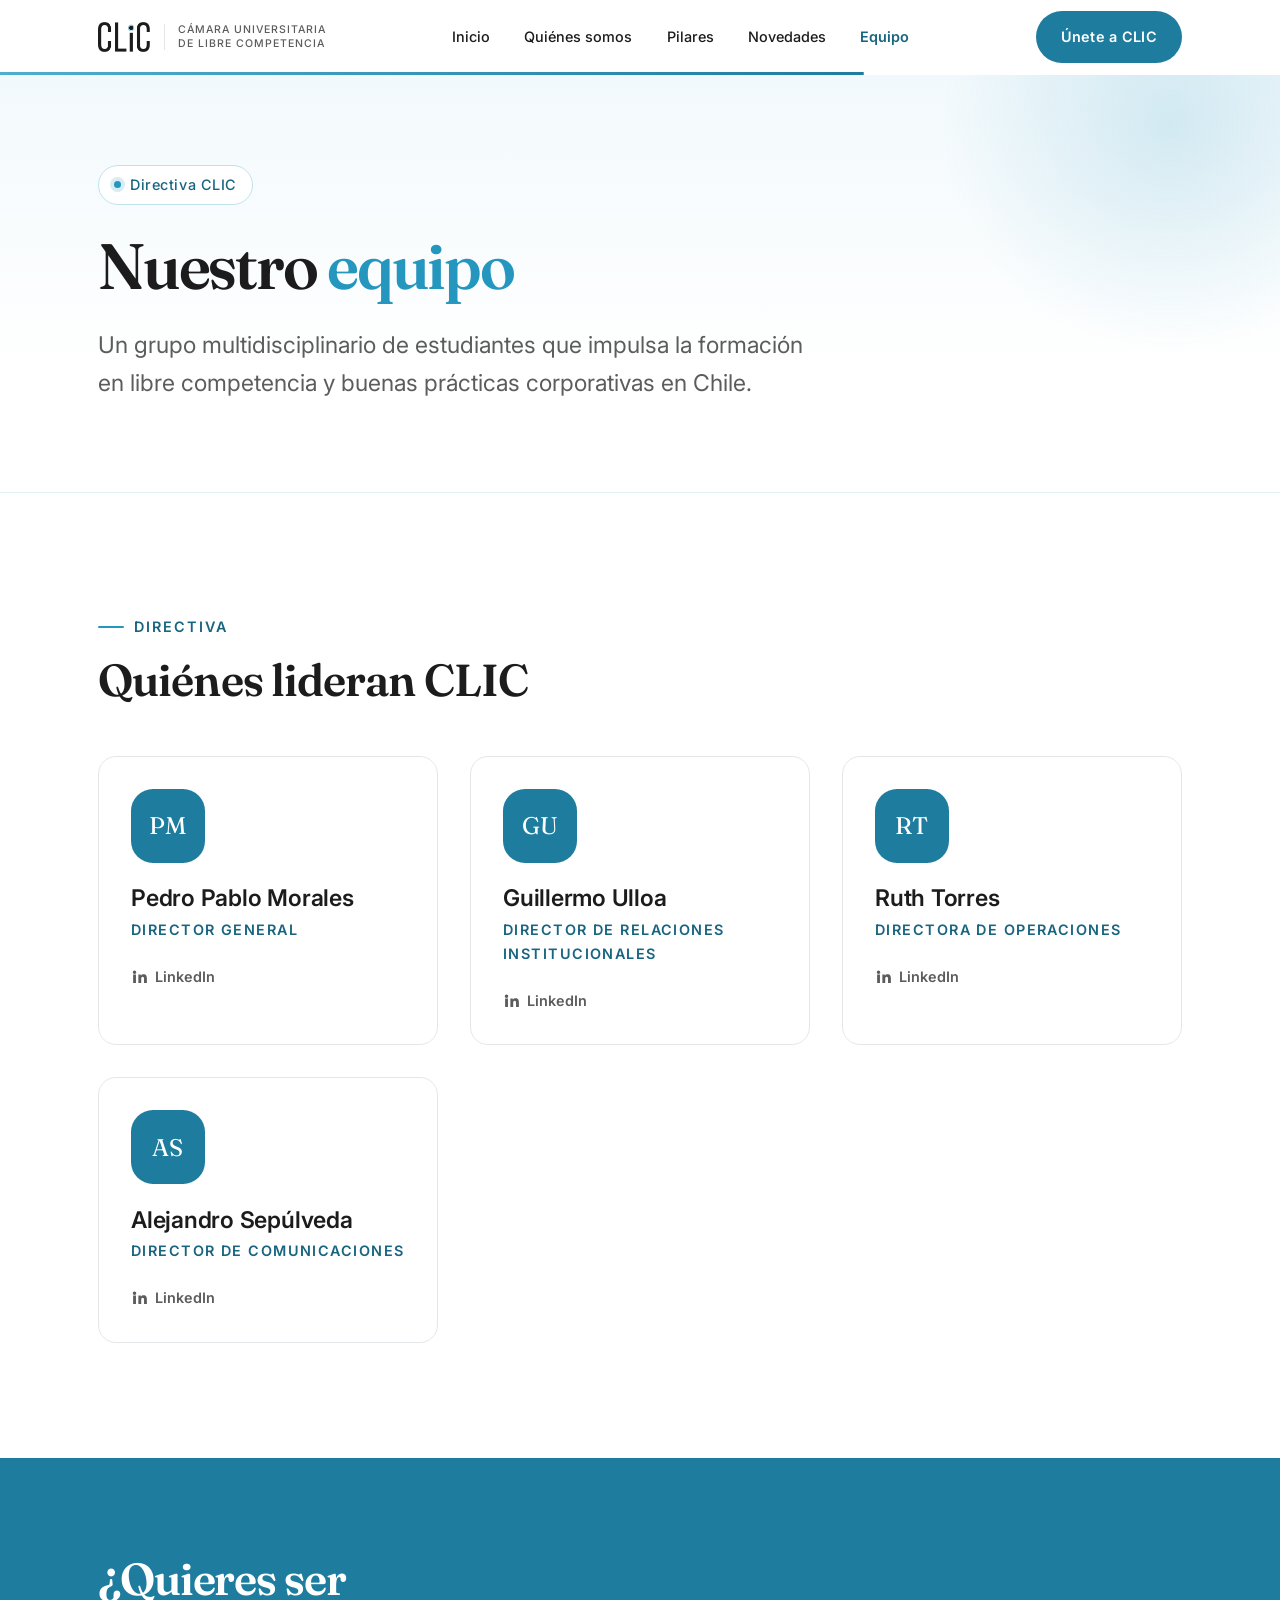
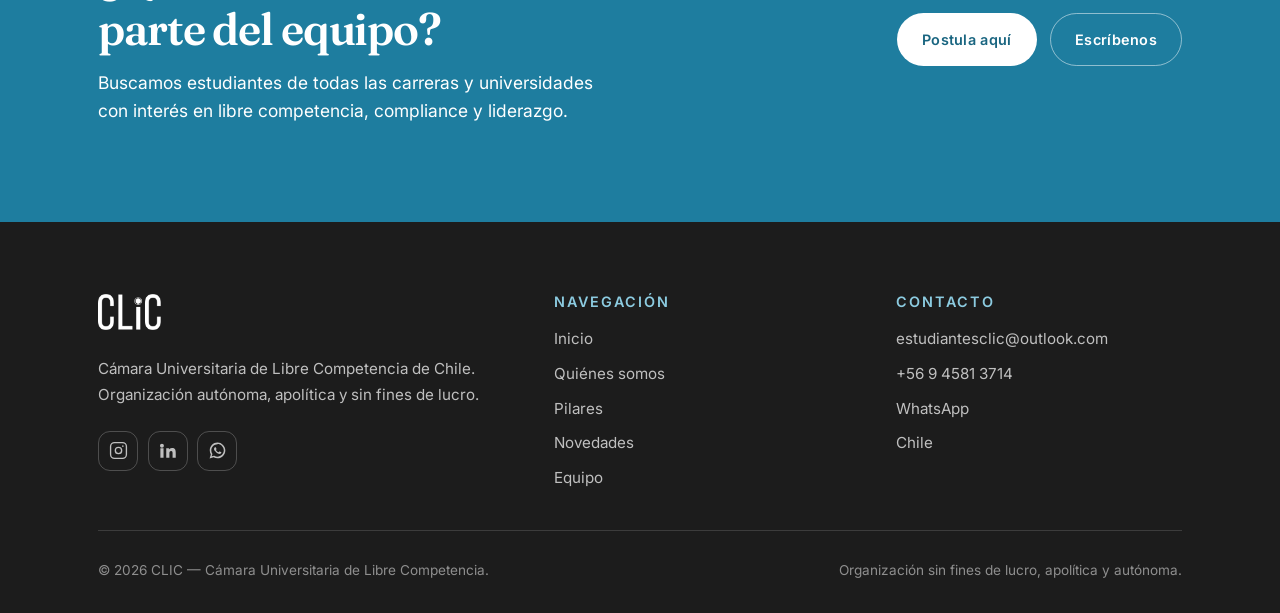
==== commit 8ed34422: "feat: scroll pulido y sistema de animaciones sin dependencias Scroll y anclajes - scroll-padding-top" ====
--- a/equipo.html
+++ b/equipo.html
@@ -29,6 +29,11 @@
   <link rel="preconnect" href="https://fonts.gstatic.com" crossorigin />
   <link href="https://fonts.googleapis.com/css2?family=Fraunces:opsz,wght@9..144,400;9..144,600;9..144,700&family=Inter:wght@400;500;600;700&display=swap" rel="stylesheet" />
 
+  <!-- Marca que el JavaScript está activo, antes del primer pintado.
+       El CSS solo oculta lo que va a animar si esta clase existe: sin JS la
+       página se ve completa y quieta, nunca en blanco. -->
+  <script>document.documentElement.classList.add("js");</script>
+
   <link rel="stylesheet" href="assets/css/styles.css" />
 </head>
 
@@ -61,6 +66,10 @@
 
       <a class="btn btn--accent header__cta" href="index.html#unete">Únete a CLIC</a>
     </div>
+
+    <div class="scroll-progress" aria-hidden="true">
+      <span class="scroll-progress__bar"></span>
+    </div>
   </header>
 
   <main id="main">
@@ -68,12 +77,12 @@
     <!-- ===================== INTRO ===================== -->
     <section class="hero" style="padding-block: clamp(3.5rem, 7vw, 6rem);">
       <div class="wrap">
-        <p class="hero__badge">
+        <p class="hero__badge hero-anim" style="--seq: 0">
           <span class="dot" aria-hidden="true"></span>
           Directiva CLIC
         </p>
-        <h1 class="hero__title" style="max-width: 16ch;">Nuestro <em>equipo</em></h1>
-        <p class="hero__text">
+        <h1 class="hero__title hero-anim" style="--seq: 1; max-width: 16ch;">Nuestro <em>equipo</em></h1>
+        <p class="hero__text hero-anim" style="--seq: 2">
           Un grupo multidisciplinario de estudiantes que impulsa la formación en
           libre competencia y buenas prácticas corporativas en Chile.
         </p>
@@ -83,13 +92,13 @@
     <!-- ===================== EQUIPO ===================== -->
     <section class="section">
       <div class="wrap">
-        <div class="section__head reveal">
+        <div class="section__head reveal reveal--soft">
           <p class="eyebrow">Directiva</p>
           <h2 class="section__title">Quiénes lideran CLIC</h2>
         </div>
 
         <div class="team-grid">
-          <article class="member reveal">
+          <article class="member reveal reveal--card">
             <span class="member__avatar" aria-hidden="true">PM</span>
             <h3 class="member__name">Pedro Pablo Morales</h3>
             <p class="member__role">Director General</p>
@@ -103,7 +112,7 @@
             </a>
           </article>
 
-          <article class="member reveal">
+          <article class="member reveal reveal--card">
             <span class="member__avatar" aria-hidden="true">GU</span>
             <h3 class="member__name">Guillermo Ulloa</h3>
             <p class="member__role">Director de Relaciones Institucionales</p>
@@ -117,7 +126,7 @@
             </a>
           </article>
 
-          <article class="member reveal">
+          <article class="member reveal reveal--card">
             <span class="member__avatar" aria-hidden="true">RT</span>
             <h3 class="member__name">Ruth Torres</h3>
             <p class="member__role">Directora de Operaciones</p>
@@ -131,7 +140,7 @@
             </a>
           </article>
 
-          <article class="member reveal">
+          <article class="member reveal reveal--card">
             <span class="member__avatar" aria-hidden="true">AS</span>
             <h3 class="member__name">Alejandro Sepúlveda</h3>
             <p class="member__role">Director de Comunicaciones</p>
@@ -151,14 +160,14 @@
     <!-- ===================== CTA ===================== -->
     <section class="cta-band">
       <div class="wrap cta-band__inner">
-        <div>
+        <div class="reveal reveal--soft">
           <h2 class="cta-band__title">¿Quieres ser parte del equipo?</h2>
           <p>
             Buscamos estudiantes de todas las carreras y universidades con interés
             en libre competencia, compliance y liderazgo.
           </p>
         </div>
-        <div class="cta-band__actions">
+        <div class="cta-band__actions reveal reveal--soft">
           <a class="btn btn--light" href="index.html#unete">Postula aquí</a>
           <a class="btn btn--outline-light" href="mailto:estudiantesclic@outlook.com">Escríbenos</a>
         </div>
--- a/assets/css/styles.css
+++ b/assets/css/styles.css
@@ -64,7 +64,21 @@
   --shadow-md: 0 12px 32px rgba(28, 28, 28, 0.1);
   --shadow-blue: 0 16px 40px rgba(37, 150, 190, 0.22);
 
+  /* Movimiento
+     Todas las curvas son de salida suave (desaceleran al final). Ninguna
+     sobrepasa el valor final, así que no hay rebote. */
   --ease: cubic-bezier(0.2, 0.7, 0.3, 1);
+  --ease-out: cubic-bezier(0.22, 0.61, 0.36, 1);   /* entradas y revelados */
+  --ease-soft: cubic-bezier(0.4, 0, 0.2, 1);       /* cambios de estado */
+
+  --dur-fast: 180ms;
+  --dur: 320ms;
+  --dur-reveal: 620ms;
+  --dur-hero: 700ms;
+
+  /* Alto real del encabezado fijo. main.js lo mantiene sincronizado; el valor
+     de aquí es el que se usa si el JS no llega a ejecutarse. */
+  --header-h: 74px;
 }
 
 /* --------------------------------------------------------------------------
@@ -79,7 +93,8 @@
 html {
   -webkit-text-size-adjust: 100%;
   scroll-behavior: smooth;
-  scroll-padding-top: 6rem;
+  /* Los anclajes se detienen bajo el encabezado fijo, no debajo de él. */
+  scroll-padding-top: calc(var(--header-h) + 1.25rem);
 }
 
 body {
@@ -105,14 +120,8 @@
   border-radius: 4px;
 }
 
-@media (prefers-reduced-motion: reduce) {
-  html { scroll-behavior: auto; }
-  *, *::before, *::after {
-    animation-duration: 0.001ms !important;
-    animation-iteration-count: 1 !important;
-    transition-duration: 0.001ms !important;
-  }
-}
+/* El tratamiento de `prefers-reduced-motion` está centralizado al final del
+   archivo (sección 13), para que gane sobre todas las reglas anteriores. */
 
 /* --------------------------------------------------------------------------
    3. Utilidades de layout
@@ -195,14 +204,23 @@
   letter-spacing: 0.02em;
   text-decoration: none;
   cursor: pointer;
-  transition: transform 0.2s var(--ease), box-shadow 0.2s var(--ease),
-              background-color 0.2s var(--ease), color 0.2s var(--ease),
-              border-color 0.2s var(--ease);
-}
-
-.btn:hover { transform: translateY(-2px); box-shadow: var(--shadow-blue); }
-.btn:active { transform: translateY(0); }
-.btn svg { width: 1.05em; height: 1.05em; }
+  transition: transform var(--dur) var(--ease-out), box-shadow var(--dur) var(--ease-out),
+              background-color var(--dur-fast) var(--ease-soft),
+              color var(--dur-fast) var(--ease-soft),
+              border-color var(--dur-fast) var(--ease-soft);
+}
+
+.btn:hover { transform: translate3d(0, -2px, 0); box-shadow: var(--shadow-blue); }
+.btn:active { transform: translate3d(0, 0, 0) scale(0.985); transition-duration: 90ms; }
+
+.btn svg {
+  width: 1.05em;
+  height: 1.05em;
+  transition: transform var(--dur) var(--ease-out);
+}
+
+/* La flecha acompaña al cursor */
+.btn:hover svg { transform: translate3d(3px, 0, 0); }
 
 .btn--accent { --btn-bg: var(--accent-surface); }
 .btn--accent:hover { --btn-bg: var(--accent-dark); }
@@ -244,16 +262,19 @@
   position: sticky;
   top: 0;
   z-index: 100;
-  background: rgba(255, 255, 255, 0.88);
-  backdrop-filter: blur(14px);
-  -webkit-backdrop-filter: blur(14px);
+  background: rgba(255, 255, 255, 0.82);
+  backdrop-filter: blur(14px) saturate(150%);
+  -webkit-backdrop-filter: blur(14px) saturate(150%);
   border-bottom: 1px solid transparent;
-  transition: border-color 0.3s var(--ease), box-shadow 0.3s var(--ease);
+  transition: border-color var(--dur) var(--ease-soft),
+              box-shadow var(--dur) var(--ease-soft),
+              background-color var(--dur) var(--ease-soft);
 }
 
 .site-header.is-stuck {
+  background: rgba(255, 255, 255, 0.92);
   border-bottom-color: var(--line);
-  box-shadow: 0 6px 24px rgba(28, 28, 28, 0.06);
+  box-shadow: 0 6px 24px rgba(28, 28, 28, 0.07);
 }
 
 .site-header__inner {
@@ -261,8 +282,42 @@
   align-items: center;
   justify-content: space-between;
   gap: 1.5rem;
-  min-height: 74px;
-}
+  min-height: var(--header-min, 74px);
+  transition: min-height var(--dur) var(--ease-soft);
+}
+
+/* Encabezado compacto al bajar. Solo en escritorio: en móvil el panel del
+   menú se ancla al alto del header y cambiarlo lo haría saltar. */
+@media (min-width: 861px) {
+  .site-header.is-compact { --header-min: 60px; }
+  .site-header.is-compact .brand__logo { transform: scale(0.86); }
+  .site-header.is-compact .brand__tag { opacity: 0; }
+}
+
+/* --- Barra de progreso de lectura --------------------------------------- */
+.scroll-progress {
+  position: absolute;
+  left: 0;
+  right: 0;
+  bottom: -1px;
+  height: 3px;
+  overflow: hidden;
+  pointer-events: none;
+}
+
+.scroll-progress__bar {
+  display: block;
+  width: 100%;
+  height: 100%;
+  background: linear-gradient(90deg, var(--blue-400), var(--blue-600));
+  transform: scaleX(var(--scroll-progress, 0));
+  transform-origin: 0 50%;
+  opacity: 0;
+  transition: opacity var(--dur) var(--ease-soft);
+}
+
+/* Solo aparece cuando ya hay algo que medir. */
+.site-header.is-stuck .scroll-progress__bar { opacity: 1; }
 
 .brand {
   display: inline-flex;
@@ -275,7 +330,9 @@
 .brand__logo {
   width: auto;
   height: 30px;
-  transition: opacity 0.2s var(--ease);
+  transform-origin: left center;
+  transition: opacity var(--dur-fast) var(--ease-soft),
+              transform var(--dur) var(--ease-out);
 }
 
 .brand:hover .brand__logo { opacity: 0.82; }
@@ -289,6 +346,7 @@
   letter-spacing: 0.09em;
   text-transform: uppercase;
   color: var(--ink-soft);
+  transition: opacity var(--dur) var(--ease-soft);
 }
 
 @media (max-width: 520px) {
@@ -315,6 +373,25 @@
 
 @media (min-width: 861px) {
   .nav > .btn { display: none; }
+
+  /* Subrayado que marca la sección en la que estás.
+     main.js pone .is-current mientras haces scroll. */
+  .nav a:not(.btn)::after {
+    content: "";
+    position: absolute;
+    left: 0.9rem;
+    right: 0.9rem;
+    bottom: 0.3rem;
+    height: 2px;
+    border-radius: 2px;
+    background: var(--accent);
+    transform: scaleX(0);
+    transform-origin: 0 50%;
+    transition: transform var(--dur) var(--ease-out);
+  }
+
+  .nav a.is-current { color: var(--accent-dark); }
+  .nav a.is-current::after { transform: scaleX(1); }
 }
 
 .nav-toggle {
@@ -362,7 +439,7 @@
 
   .nav {
     position: fixed;
-    inset: 74px 0 auto;
+    inset: var(--header-h, 74px) 0 auto;
     flex-direction: column;
     align-items: stretch;
     gap: 0.25rem;
@@ -394,6 +471,8 @@
   border-bottom: 1px solid var(--blue-100);
 }
 
+/* Halo decorativo. main.js le da un parallax muy leve escribiendo --parallax
+   en la propia sección; aquí solo se consume, así que sin JS queda quieto. */
 .hero::before {
   content: "";
   position: absolute;
@@ -402,6 +481,8 @@
   width: 460px; height: 460px;
   border-radius: 50%;
   background: radial-gradient(circle, rgba(37, 150, 190, 0.16), transparent 70%);
+  transform: translate3d(0, var(--parallax, 0px), 0);
+  will-change: transform;
 }
 
 .hero__grid {
@@ -472,6 +553,8 @@
   font-size: var(--step-2);
   letter-spacing: -0.02em;
   color: var(--accent-dark);
+  /* Cifras de ancho fijo: el contador no descuadra el layout al subir. */
+  font-variant-numeric: tabular-nums;
 }
 
 .stat__label {
@@ -570,12 +653,13 @@
   border: 1px solid var(--line);
   border-radius: var(--radius);
   background: var(--white);
-  transition: transform 0.28s var(--ease), box-shadow 0.28s var(--ease),
-              border-color 0.28s var(--ease);
-}
-
-.card:hover {
-  transform: translateY(-6px);
+  transition: transform var(--dur) var(--ease-out), box-shadow var(--dur) var(--ease-out),
+              border-color var(--dur) var(--ease-soft);
+}
+
+.card:hover,
+.card:focus-within {
+  transform: translate3d(0, -6px, 0);
   border-color: var(--blue-200);
   box-shadow: var(--shadow-md);
 }
@@ -587,8 +671,18 @@
   border-radius: 14px;
   background: var(--blue-100);
   color: var(--accent-dark);
+  transition: transform var(--dur) var(--ease-out),
+              background-color var(--dur) var(--ease-soft);
 }
 .card__icon svg { width: 22px; height: 22px; }
+
+.card:hover .card__icon {
+  transform: scale(1.07) rotate(-3deg);
+  background: var(--blue-200);
+}
+
+.card__index { transition: transform var(--dur) var(--ease-out); }
+.card:hover .card__index { transform: translate3d(0, -2px, 0); }
 
 .card__title { font-size: var(--step-1); font-weight: 600; letter-spacing: -0.01em; }
 .card p { color: var(--ink-soft); }
@@ -677,18 +771,20 @@
   border-radius: var(--radius);
   background: var(--white);
   text-decoration: none;
-  transition: transform 0.28s var(--ease), box-shadow 0.28s var(--ease),
-              border-color 0.28s var(--ease);
-}
-
-.news-card:hover {
-  transform: translateY(-5px);
+  transition: transform var(--dur) var(--ease-out), box-shadow var(--dur) var(--ease-out),
+              border-color var(--dur) var(--ease-soft);
+}
+
+.news-card:hover,
+.news-card:focus-visible {
+  transform: translate3d(0, -5px, 0);
   border-color: var(--blue-200);
   box-shadow: var(--shadow-md);
 }
 
 .news-card__tag {
   align-self: flex-start;
+  transition: background-color var(--dur) var(--ease-soft), color var(--dur) var(--ease-soft);
   padding: 0.3rem 0.7rem;
   border-radius: 999px;
   background: var(--blue-100);
@@ -703,12 +799,17 @@
 .news-card p { color: var(--ink-soft); font-size: 0.96rem; }
 
 .news-card__more {
+  align-self: flex-start;
   margin-top: auto;
   padding-top: 0.5rem;
   font-size: var(--step--1);
   font-weight: 600;
   color: var(--accent-dark);
-}
+  transition: transform var(--dur) var(--ease-out);
+}
+
+.news-card:hover .news-card__tag { background: var(--blue-200); }
+.news-card:hover .news-card__more { transform: translate3d(4px, 0, 0); }
 
 /* --------------------------------------------------------------------------
    11. Equipo
@@ -727,12 +828,13 @@
   border: 1px solid var(--line);
   border-radius: var(--radius);
   background: var(--white);
-  transition: transform 0.28s var(--ease), box-shadow 0.28s var(--ease),
-              border-color 0.28s var(--ease);
-}
-
-.member:hover {
-  transform: translateY(-6px);
+  transition: transform var(--dur) var(--ease-out), box-shadow var(--dur) var(--ease-out),
+              border-color var(--dur) var(--ease-soft);
+}
+
+.member:hover,
+.member:focus-within {
+  transform: translate3d(0, -6px, 0);
   border-color: var(--blue-200);
   box-shadow: var(--shadow-md);
 }
@@ -748,6 +850,12 @@
   font-family: var(--font-display);
   font-size: 1.5rem;
   letter-spacing: 0.01em;
+  transition: transform var(--dur) var(--ease-out), box-shadow var(--dur) var(--ease-out);
+}
+
+.member:hover .member__avatar {
+  transform: scale(1.05) rotate(-3deg);
+  box-shadow: var(--shadow-blue);
 }
 
 .member__name { font-size: var(--step-1); letter-spacing: -0.01em; }
@@ -769,10 +877,10 @@
   font-weight: 600;
   text-decoration: none;
   color: var(--ink-soft);
-  transition: color 0.2s var(--ease);
-}
-
-.member__link:hover { color: var(--accent); }
+  transition: color var(--dur-fast) var(--ease-soft), transform var(--dur) var(--ease-out);
+}
+
+.member__link:hover { color: var(--accent); transform: translate3d(2px, 0, 0); }
 .member__link svg { width: 17px; height: 17px; }
 
 /* --------------------------------------------------------------------------
@@ -827,7 +935,7 @@
   background: var(--accent-surface);
   border-color: var(--accent-surface);
   color: var(--white);
-  transform: translateY(-2px);
+  transform: translate3d(0, -3px, 0);
 }
 
 .socials svg { width: 19px; height: 19px; }
@@ -843,16 +951,99 @@
 }
 
 /* --------------------------------------------------------------------------
-   13. Animaciones al hacer scroll
-   -------------------------------------------------------------------------- */
-.reveal {
+   13. Movimiento: revelados, entrada del hero y parallax
+
+   Regla de oro de este bloque: el estado por defecto de todo es VISIBLE.
+   Nada se oculta salvo que la clase `.js` esté presente en <html>, y esa clase
+   la pone un script en línea dentro del <head>. Si el JavaScript está
+   desactivado o falla al cargar, la página se ve completa y quieta.
+
+   Solo se animan `opacity` y `transform`, que el navegador resuelve en la GPU
+   sin recalcular el layout.
+   -------------------------------------------------------------------------- */
+
+/* --- Revelado al entrar en pantalla ------------------------------------- */
+.reveal { opacity: 1; }
+
+.js .reveal {
   opacity: 0;
-  transform: translateY(22px);
-  transition: opacity 0.7s var(--ease), transform 0.7s var(--ease);
-}
-
-.reveal.is-visible { opacity: 1; transform: none; }
-
+  transform: translate3d(var(--reveal-x, 0), var(--reveal-y, 26px), 0)
+             scale(var(--reveal-scale, 1));
+  transition: opacity var(--dur-reveal) var(--ease-out) var(--reveal-delay, 0ms),
+              transform var(--dur-reveal) var(--ease-out) var(--reveal-delay, 0ms);
+  will-change: opacity, transform;
+}
+
+.js .reveal.is-visible {
+  opacity: 1;
+  transform: none;
+  will-change: auto;
+}
+
+/* Variantes. El escalonado entre hermanos lo calcula main.js escribiendo
+   --reveal-delay en cada elemento. */
+.reveal--soft  { --reveal-y: 14px; }                        /* encabezados */
+.reveal--card  { --reveal-y: 30px; --reveal-scale: 0.975; } /* tarjetas    */
+.reveal--left  { --reveal-y: 0px; --reveal-x: -26px; }      /* bloques     */
+
+/* --- Entrada del hero al cargar la página -------------------------------- */
+@keyframes heroRise {
+  from { opacity: 0; transform: translate3d(0, 22px, 0); }
+  to   { opacity: 1; transform: none; }
+}
+
+@keyframes heroSettle {
+  from { opacity: 0; transform: translate3d(0, 26px, 0) scale(0.97); }
+  to   { opacity: 1; transform: none; }
+}
+
+@keyframes fadeIn {
+  from { opacity: 0; }
+  to   { opacity: 1; }
+}
+
+/* `both` deja el fotograma inicial durante el retardo y el final al terminar,
+   así que no hace falta declarar opacity:0 aparte. */
+.js .hero-anim {
+  animation: heroRise var(--dur-hero) var(--ease-out) both;
+  animation-delay: calc(80ms + var(--seq, 0) * 90ms);
+}
+
+.js .hero-anim--settle { animation-name: heroSettle; }
+
+/* El halo entra solo con opacidad: su `transform` queda libre para el parallax. */
+.js .hero::before { animation: fadeIn 1200ms var(--ease-out) both; }
+
+/* --- Preferencia de movimiento reducido ---------------------------------
+   Va al final del archivo a propósito: así gana sobre todo lo anterior.
+   Con esta preferencia activa no queda ninguna animación en el sitio.
+   ------------------------------------------------------------------------ */
 @media (prefers-reduced-motion: reduce) {
-  .reveal { opacity: 1; transform: none; }
-}
+  html { scroll-behavior: auto !important; }
+
+  .js .reveal,
+  .js .reveal.is-visible {
+    opacity: 1;
+    transform: none;
+    transition: none;
+  }
+
+  .js .hero-anim,
+  .js .hero::before {
+    animation: none;
+    opacity: 1;
+    transform: none;
+  }
+
+  .hero::before { transform: none; }
+
+  .marquee__track { animation: none; transform: none; }
+
+  .site-header__inner { transition: none; }
+
+  *, *::before, *::after {
+    animation-duration: 0.001ms !important;
+    animation-iteration-count: 1 !important;
+    transition-duration: 0.001ms !important;
+  }
+}
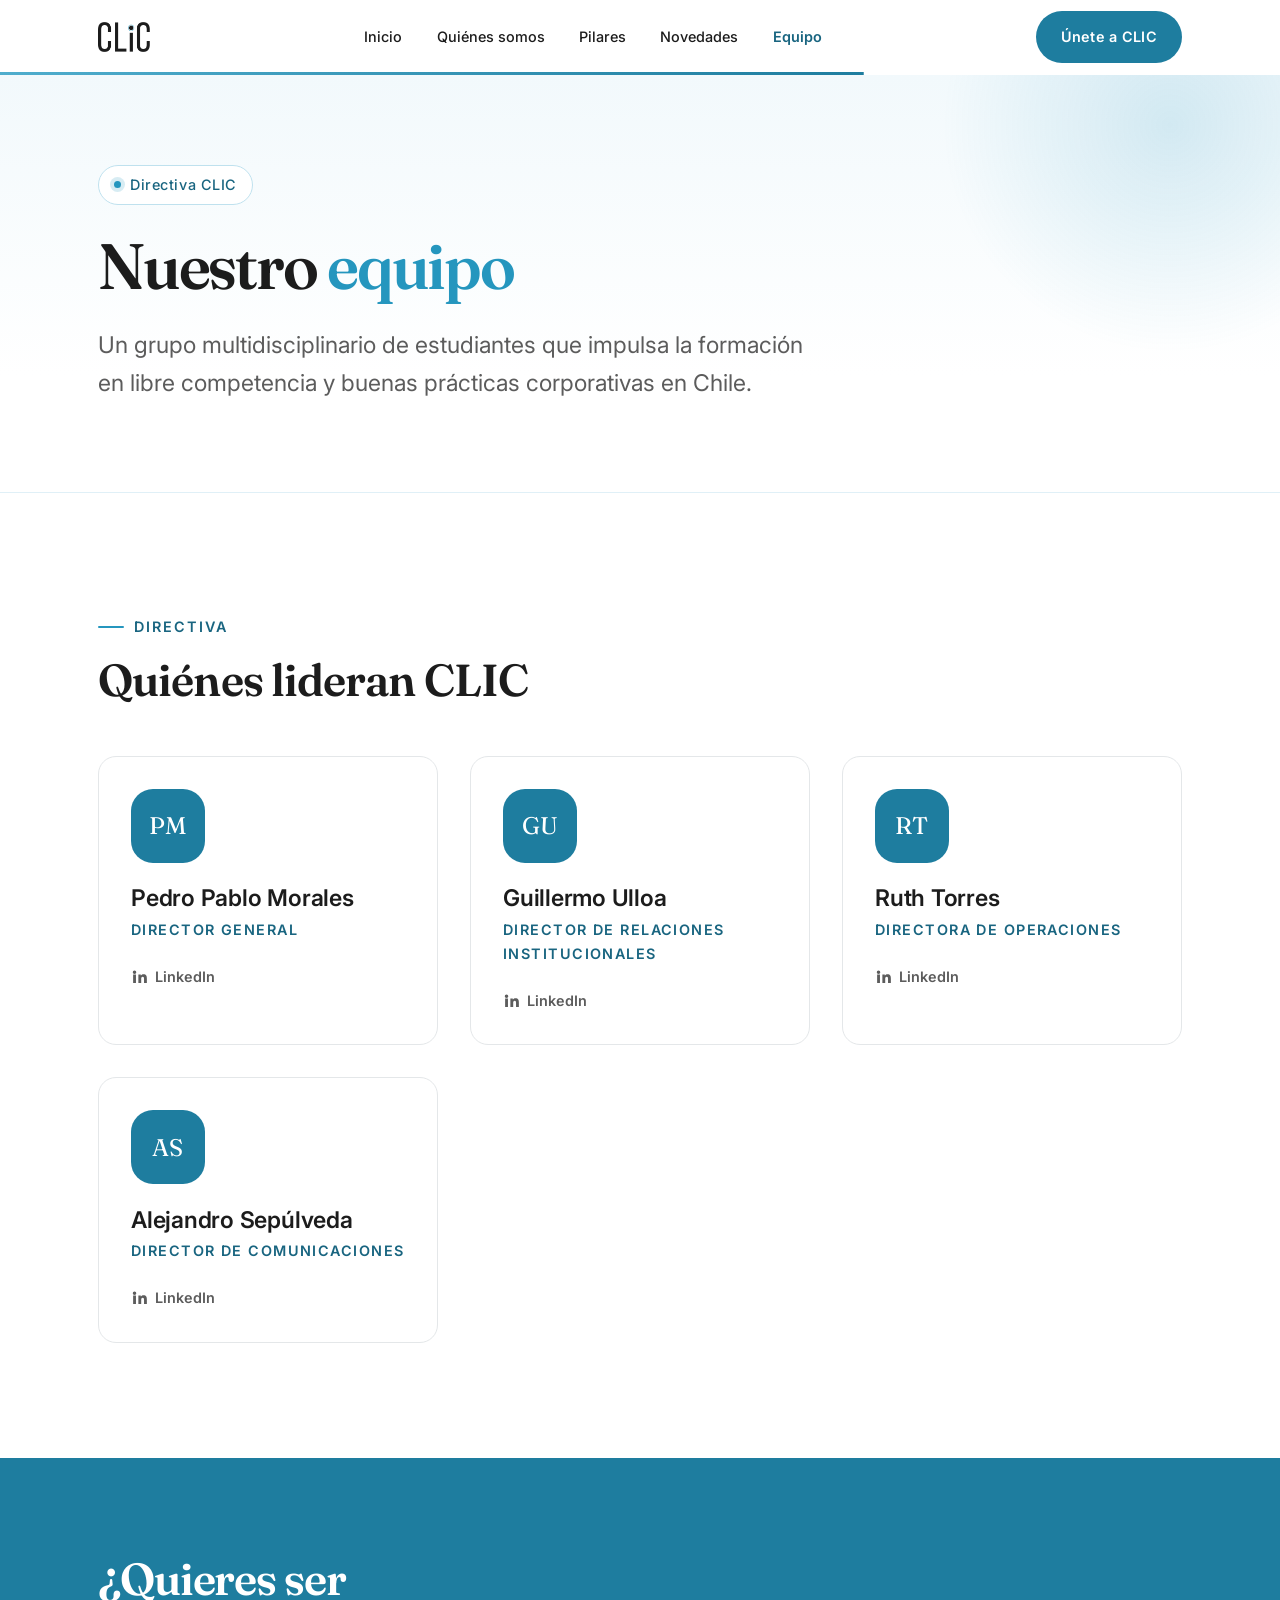
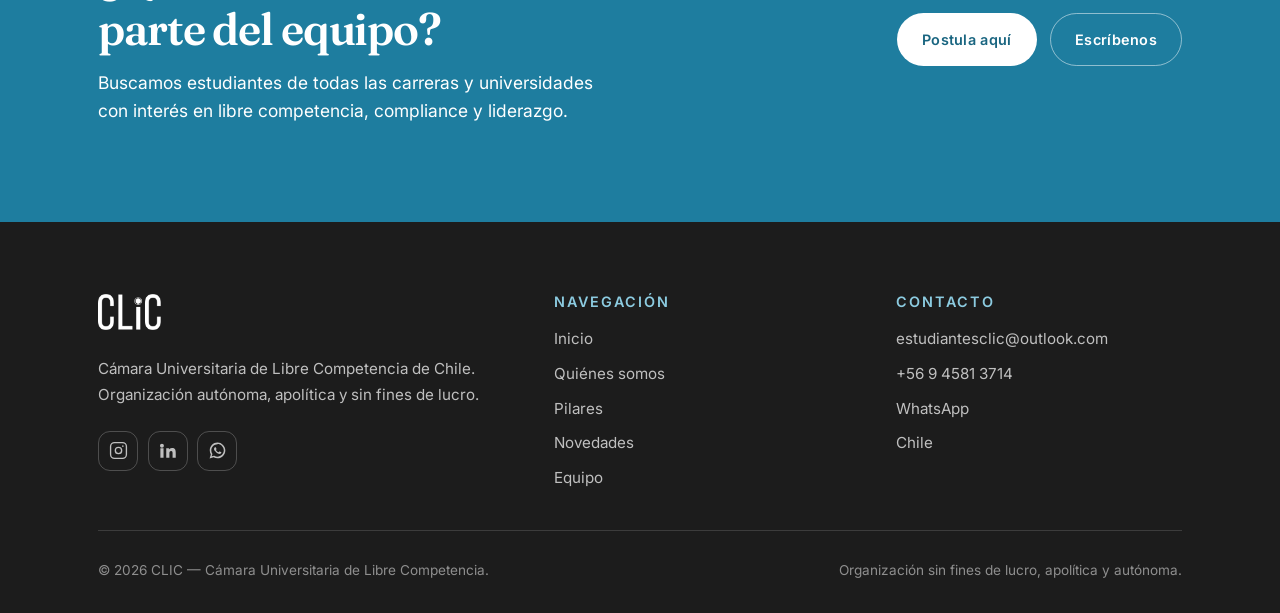
==== commit 91cba6db: "feat: quitar el rotulo del logo y el badge del hero - Se elimina 'Camara Universitaria / de Libre Co" ====
--- a/equipo.html
+++ b/equipo.html
@@ -46,8 +46,6 @@
       <a class="brand" href="index.html" aria-label="CLIC — inicio">
         <img class="brand__logo" src="assets/img/logo-oscuro.png" alt="CLIC"
              width="408" height="234" />
-        <span class="brand__rule" aria-hidden="true"></span>
-        <span class="brand__tag">Cámara Universitaria<br />de Libre Competencia</span>
       </a>
 
       <button class="nav-toggle" id="nav-toggle" type="button"
@@ -97,7 +95,10 @@
           <h2 class="section__title">Quiénes lideran CLIC</h2>
         </div>
 
+        <!-- Estas tarjetas se generan desde data/equipo.json cada vez que
+             alguien guarda cambios en el panel. No editar a mano. -->
         <div class="team-grid">
+          <!-- clic:inicio equipo -->
           <article class="member reveal reveal--card">
             <span class="member__avatar" aria-hidden="true">PM</span>
             <h3 class="member__name">Pedro Pablo Morales</h3>
@@ -153,6 +154,7 @@
               LinkedIn
             </a>
           </article>
+          <!-- clic:fin equipo -->
         </div>
       </div>
     </section>
@@ -189,7 +191,9 @@
             autónoma, apolítica y sin fines de lucro.
           </p>
 
+          <!-- Redes y contacto se generan desde data/contacto.json. -->
           <div class="socials">
+            <!-- clic:inicio redes -->
             <a href="https://www.instagram.com/clic.cl" target="_blank" rel="noopener noreferrer" aria-label="Instagram de CLIC">
               <svg viewBox="0 0 24 24" fill="none" stroke="currentColor" stroke-width="1.7"
                    stroke-linecap="round" stroke-linejoin="round" aria-hidden="true">
@@ -208,6 +212,7 @@
                 <path d="M12.04 2C6.6 2 2.2 6.4 2.2 11.84c0 1.9.5 3.68 1.38 5.22L2 22l5.06-1.52a9.8 9.8 0 0 0 4.98 1.34h.01c5.43 0 9.84-4.4 9.84-9.84 0-2.63-1.02-5.1-2.88-6.96A9.76 9.76 0 0 0 12.04 2Zm0 1.9c2.12 0 4.1.83 5.6 2.33a7.86 7.86 0 0 1 2.32 5.6c0 4.38-3.55 7.94-7.93 7.94a7.9 7.9 0 0 1-4.04-1.11l-.29-.17-2.99.9.9-2.92-.19-.3a7.86 7.86 0 0 1-1.21-4.2c0-4.38 3.56-7.94 7.94-7.94Zm-3 3.9c-.15 0-.4.06-.6.28-.21.22-.8.78-.8 1.9s.82 2.2.93 2.36c.12.15 1.6 2.44 3.87 3.42.54.24.96.38 1.29.48.54.18 1.03.15 1.42.09.44-.06 1.34-.55 1.53-1.08.19-.53.19-.98.13-1.08-.06-.09-.21-.15-.44-.27-.23-.11-1.34-.66-1.55-.74-.21-.07-.36-.11-.51.12-.15.22-.58.73-.71.88-.13.15-.26.17-.49.06-.23-.12-.96-.36-1.83-1.13-.68-.6-1.13-1.35-1.27-1.57-.13-.23-.01-.35.1-.46.11-.1.23-.27.35-.4.11-.14.15-.23.23-.39.08-.15.04-.28-.02-.4-.06-.11-.5-1.23-.7-1.68-.18-.44-.36-.38-.5-.39h-.43Z" />
               </svg>
             </a>
+            <!-- clic:fin redes -->
           </div>
         </div>
 
@@ -225,10 +230,12 @@
         <div>
           <h2 class="footer__title">Contacto</h2>
           <ul class="footer__list">
+            <!-- clic:inicio contacto-lista -->
             <li><a href="mailto:estudiantesclic@outlook.com">estudiantesclic@outlook.com</a></li>
             <li><a href="tel:+56945813714">+56 9 4581 3714</a></li>
             <li><a href="https://wa.me/56945813714" target="_blank" rel="noopener noreferrer">WhatsApp</a></li>
             <li>Chile</li>
+            <!-- clic:fin contacto-lista -->
           </ul>
         </div>
       </div>
--- a/assets/css/styles.css
+++ b/assets/css/styles.css
@@ -291,7 +291,6 @@
 @media (min-width: 861px) {
   .site-header.is-compact { --header-min: 60px; }
   .site-header.is-compact .brand__logo { transform: scale(0.86); }
-  .site-header.is-compact .brand__tag { opacity: 0; }
 }
 
 /* --- Barra de progreso de lectura --------------------------------------- */
@@ -336,22 +335,6 @@
 }
 
 .brand:hover .brand__logo { opacity: 0.82; }
-
-.brand__rule { width: 1px; height: 26px; background: var(--line); }
-
-.brand__tag {
-  font-size: 0.66rem;
-  font-weight: 500;
-  line-height: 1.35;
-  letter-spacing: 0.09em;
-  text-transform: uppercase;
-  color: var(--ink-soft);
-  transition: opacity var(--dur) var(--ease-soft);
-}
-
-@media (max-width: 520px) {
-  .brand__rule, .site-header .brand__tag { display: none; }
-}
 
 .nav { display: flex; align-items: center; gap: 0.35rem; }
 
@@ -853,6 +836,11 @@
   transition: transform var(--dur) var(--ease-out), box-shadow var(--dur) var(--ease-out);
 }
 
+/* El avatar puede ser iniciales (span) o una foto subida desde el panel (img).
+   Con object-fit la foto llena el cuadro sin deformarse, sea cual sea su
+   proporción original. */
+img.member__avatar { object-fit: cover; }
+
 .member:hover .member__avatar {
   transform: scale(1.05) rotate(-3deg);
   box-shadow: var(--shadow-blue);
@@ -905,8 +893,6 @@
 
 .footer__about { max-width: 40ch; margin-top: 1.1rem; font-size: 0.95rem; }
 .site-footer .brand__logo { height: 36px; }
-.site-footer .brand__rule { background: rgba(255, 255, 255, 0.2); }
-.site-footer .brand__tag { color: rgba(255, 255, 255, 0.55); }
 
 .footer__title {
   margin-bottom: 1rem;
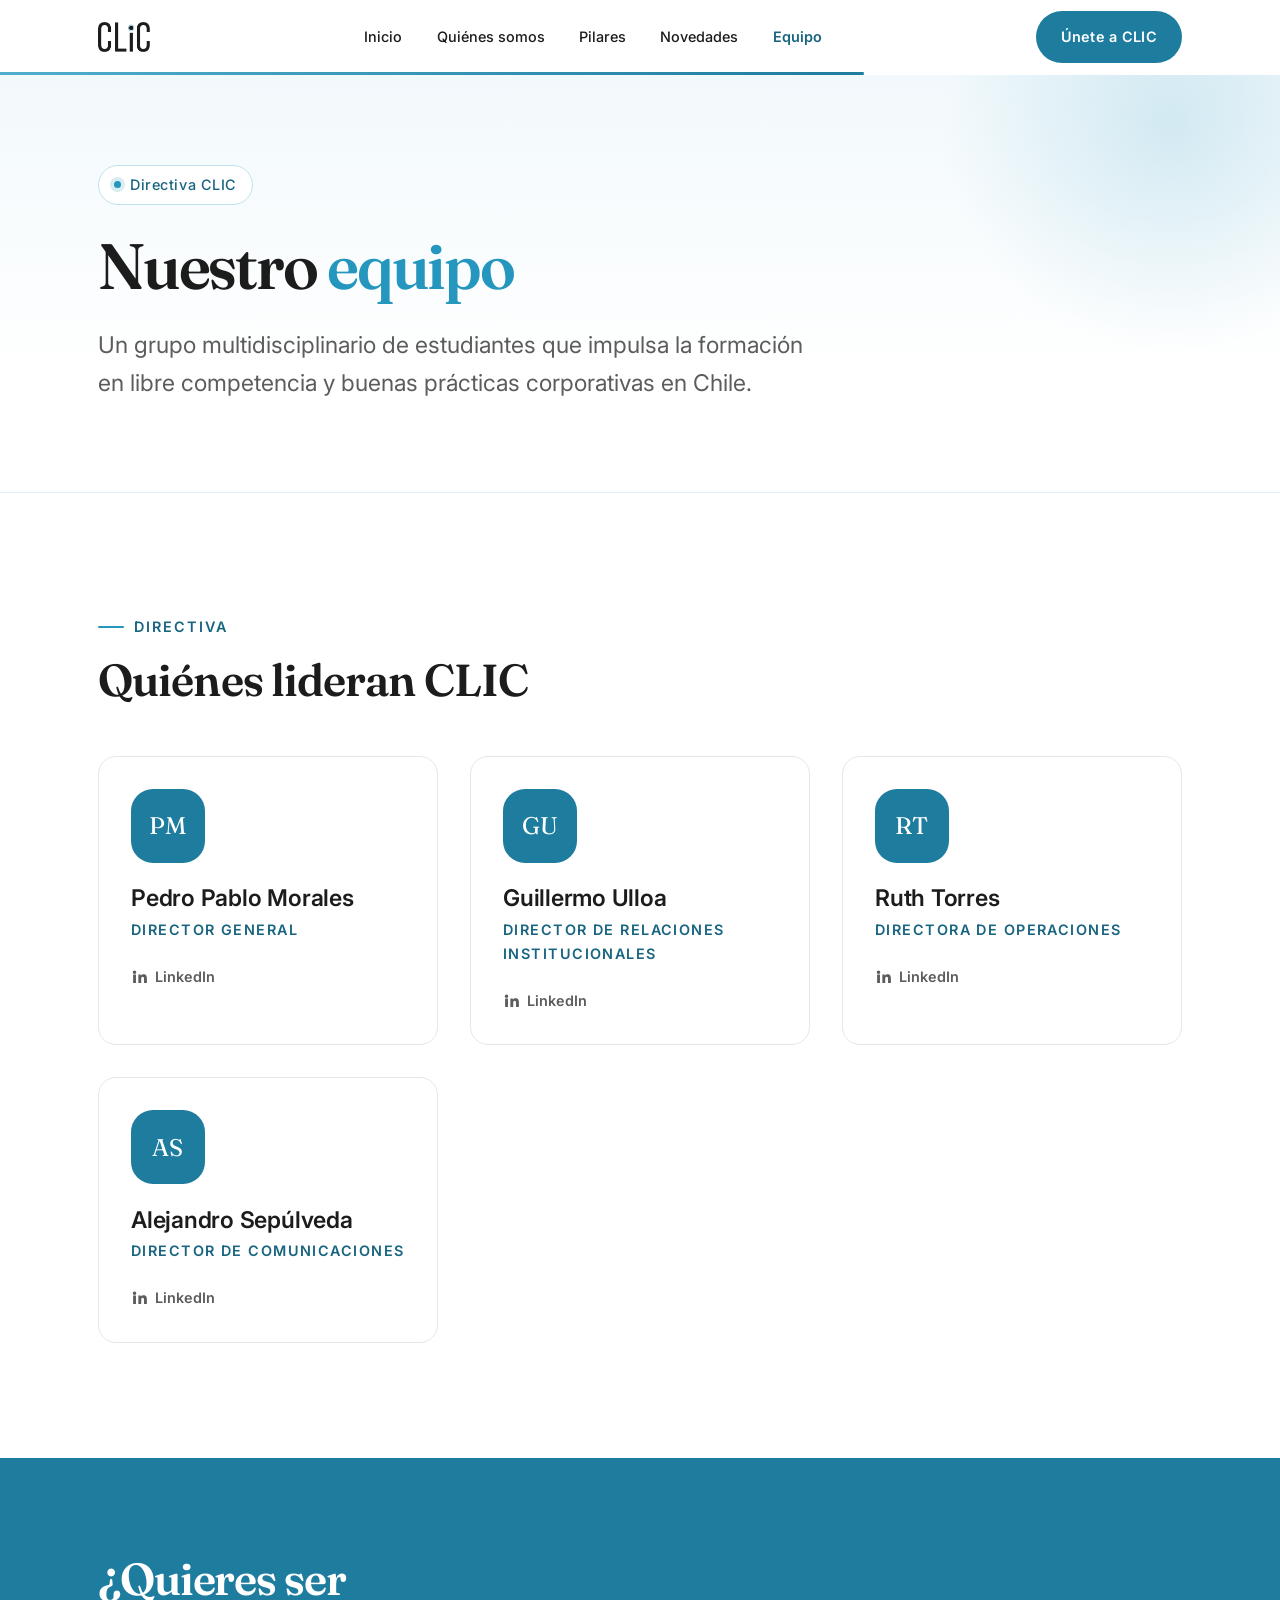
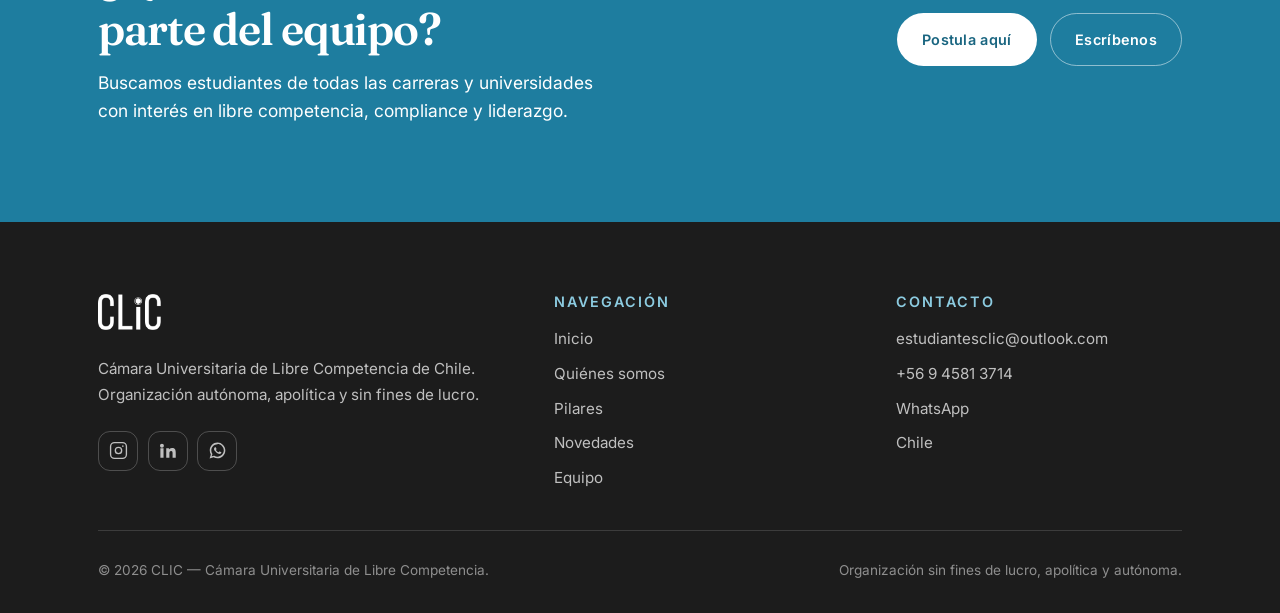
==== commit b5e12761: "chore: preparar el sitio para el dominio clic.org - Se agrega CNAME en la raiz con 'clic.org'. El wo" ====
--- a/equipo.html
+++ b/equipo.html
@@ -7,15 +7,15 @@
 
   <meta name="description" content="Conoce al equipo directivo de CLIC, la Cámara Universitaria de Libre Competencia de Chile." />
   <meta name="theme-color" content="#2596be" />
-  <link rel="canonical" href="https://clic-chile.cl/equipo.html" />
+  <link rel="canonical" href="https://clic.org/equipo.html" />
 
   <meta property="og:type" content="website" />
   <meta property="og:locale" content="es_CL" />
   <meta property="og:site_name" content="CLIC" />
   <meta property="og:title" content="Equipo — CLIC" />
   <meta property="og:description" content="Conoce al equipo directivo de CLIC." />
-  <meta property="og:url" content="https://clic-chile.cl/equipo.html" />
-  <meta property="og:image" content="https://mrciro2002-droid.github.io/clic-web/assets/img/og-image.png" />
+  <meta property="og:url" content="https://clic.org/equipo.html" />
+  <meta property="og:image" content="https://clic.org/assets/img/og-image.png" />
   <meta property="og:image:width" content="1200" />
   <meta property="og:image:height" content="630" />
   <meta property="og:image:alt" content="CLIC — Cámara Universitaria de Libre Competencia" />
--- a/assets/css/styles.css
+++ b/assets/css/styles.css
@@ -121,7 +121,7 @@
 }
 
 /* El tratamiento de `prefers-reduced-motion` está centralizado al final del
-   archivo (sección 13), para que gane sobre todas las reglas anteriores. */
+   archivo (sección 12), para que gane sobre todas las reglas anteriores. */
 
 /* --------------------------------------------------------------------------
    3. Utilidades de layout
@@ -582,44 +582,7 @@
 }
 
 /* --------------------------------------------------------------------------
-   7. Marquesina de pilares (banda azul)
-   -------------------------------------------------------------------------- */
-.marquee {
-  overflow: hidden;
-  padding-block: 1.1rem;
-  background: var(--accent-surface);
-  color: var(--white);
-}
-
-.marquee__track {
-  display: flex;
-  gap: 3rem;
-  width: max-content;
-  animation: marquee 34s linear infinite;
-  font-size: var(--step--1);
-  font-weight: 600;
-  letter-spacing: 0.16em;
-  text-transform: uppercase;
-  white-space: nowrap;
-}
-
-.marquee__track span { display: inline-flex; align-items: center; gap: 3rem; }
-.marquee__track span::after {
-  content: "";
-  width: 6px; height: 6px;
-  border-radius: 50%;
-  background: rgba(255, 255, 255, 0.75);
-}
-
-.marquee:hover .marquee__track { animation-play-state: paused; }
-
-@keyframes marquee {
-  from { transform: translateX(0); }
-  to { transform: translateX(-50%); }
-}
-
-/* --------------------------------------------------------------------------
-   8. Tarjetas
+   7. Tarjetas
    -------------------------------------------------------------------------- */
 .grid {
   display: grid;
@@ -716,7 +679,7 @@
 .pillar__body strong { color: var(--ink); font-weight: 600; }
 
 /* --------------------------------------------------------------------------
-   9. Franja de llamada a la acción (azul sólido)
+   8. Franja de llamada a la acción (azul sólido)
    -------------------------------------------------------------------------- */
 .cta-band {
   padding-block: clamp(3.5rem, 8vw, 6rem);
@@ -743,7 +706,7 @@
 .cta-band__actions { display: flex; flex-wrap: wrap; gap: 0.85rem; }
 
 /* --------------------------------------------------------------------------
-   10. Novedades
+   9. Novedades
    -------------------------------------------------------------------------- */
 .news-card {
   display: flex;
@@ -795,7 +758,7 @@
 .news-card:hover .news-card__more { transform: translate3d(4px, 0, 0); }
 
 /* --------------------------------------------------------------------------
-   11. Equipo
+   10. Equipo
    -------------------------------------------------------------------------- */
 .team-grid {
   display: grid;
@@ -872,7 +835,7 @@
 .member__link svg { width: 17px; height: 17px; }
 
 /* --------------------------------------------------------------------------
-   12. Pie de página
+   11. Pie de página
    -------------------------------------------------------------------------- */
 .site-footer {
   padding-block: clamp(3rem, 6vw, 4.5rem) 2rem;
@@ -937,7 +900,7 @@
 }
 
 /* --------------------------------------------------------------------------
-   13. Movimiento: revelados, entrada del hero y parallax
+   12. Movimiento: revelados, entrada del hero y parallax
 
    Regla de oro de este bloque: el estado por defecto de todo es VISIBLE.
    Nada se oculta salvo que la clase `.js` esté presente en <html>, y esa clase
@@ -1023,8 +986,6 @@
 
   .hero::before { transform: none; }
 
-  .marquee__track { animation: none; transform: none; }
-
   .site-header__inner { transition: none; }
 
   *, *::before, *::after {
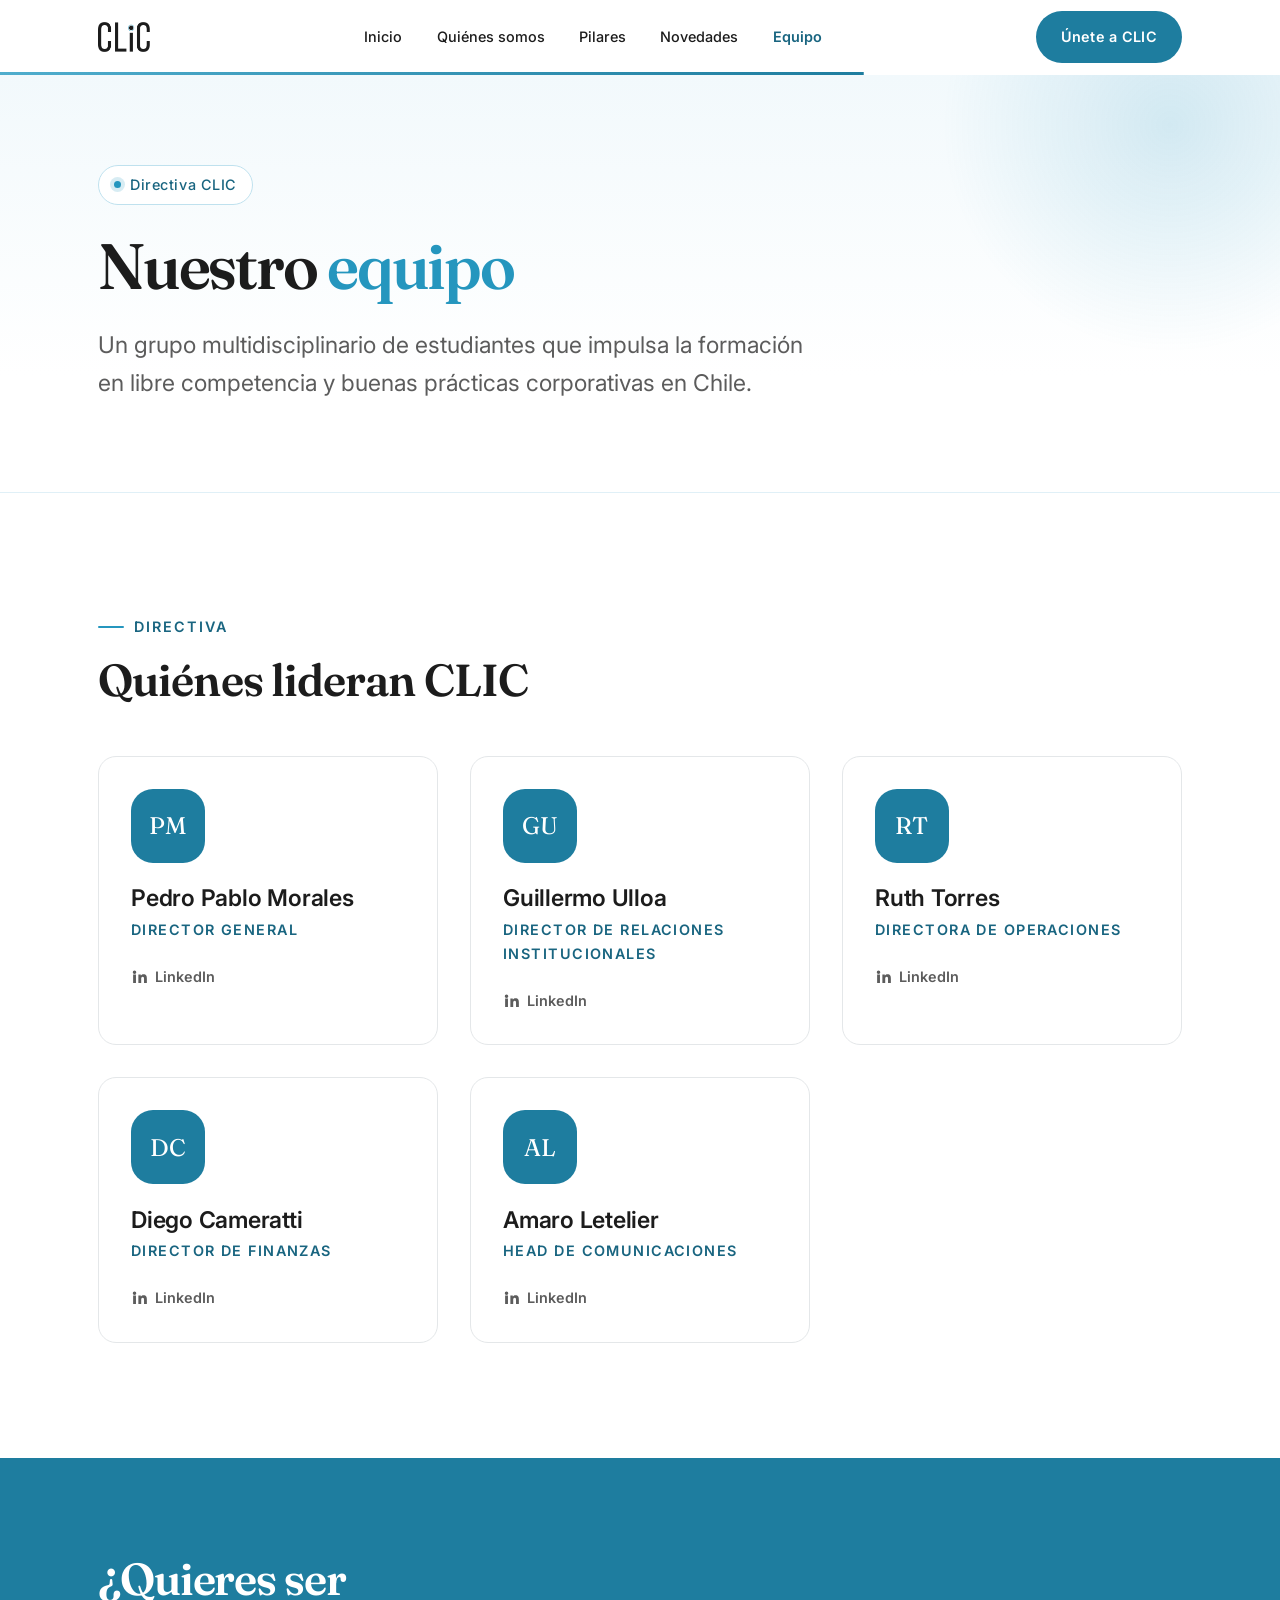
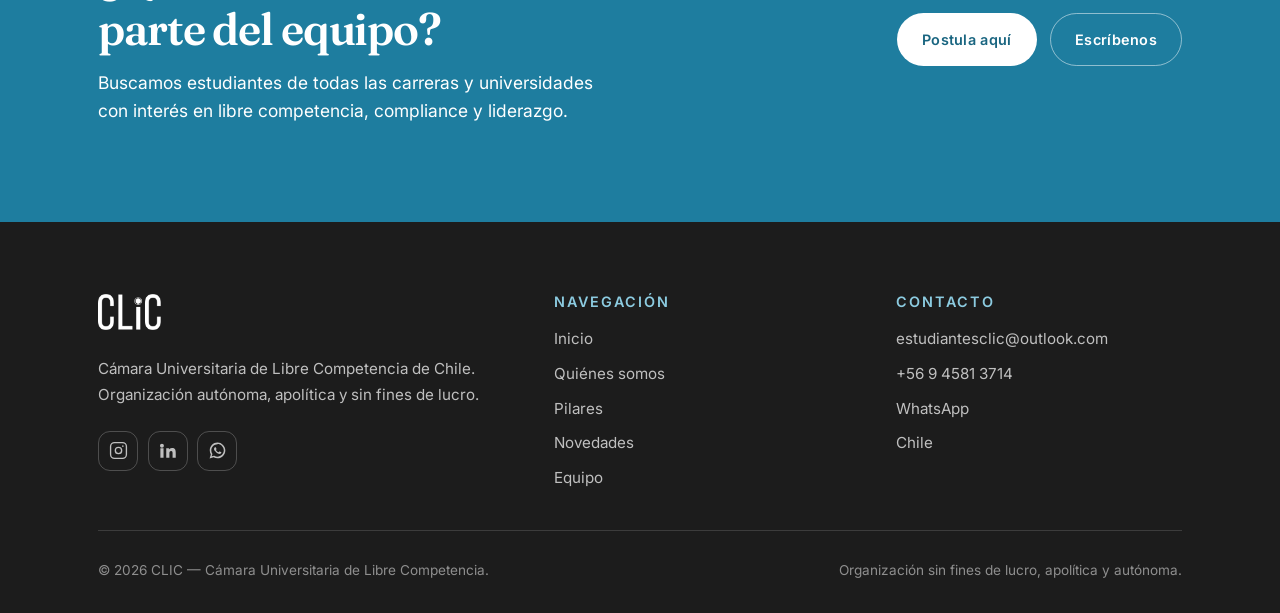
==== commit 3f207a5d: "feat: actualizar la directiva en la página de equipo Alejandro Sepúlveda deja la directiva. Se suman" ====
--- a/equipo.html
+++ b/equipo.html
@@ -7,15 +7,15 @@
 
   <meta name="description" content="Conoce al equipo directivo de CLIC, la Cámara Universitaria de Libre Competencia de Chile." />
   <meta name="theme-color" content="#2596be" />
-  <link rel="canonical" href="https://clic.org/equipo.html" />
+  <link rel="canonical" href="https://mrciro2002-droid.github.io/clic-web/equipo.html" />
 
   <meta property="og:type" content="website" />
   <meta property="og:locale" content="es_CL" />
   <meta property="og:site_name" content="CLIC" />
   <meta property="og:title" content="Equipo — CLIC" />
   <meta property="og:description" content="Conoce al equipo directivo de CLIC." />
-  <meta property="og:url" content="https://clic.org/equipo.html" />
-  <meta property="og:image" content="https://clic.org/assets/img/og-image.png" />
+  <meta property="og:url" content="https://mrciro2002-droid.github.io/clic-web/equipo.html" />
+  <meta property="og:image" content="https://mrciro2002-droid.github.io/clic-web/assets/img/og-image.png" />
   <meta property="og:image:width" content="1200" />
   <meta property="og:image:height" content="630" />
   <meta property="og:image:alt" content="CLIC — Cámara Universitaria de Libre Competencia" />
@@ -142,11 +142,25 @@
           </article>
 
           <article class="member reveal reveal--card">
-            <span class="member__avatar" aria-hidden="true">AS</span>
-            <h3 class="member__name">Alejandro Sepúlveda</h3>
-            <p class="member__role">Director de Comunicaciones</p>
-            <a class="member__link"
-               href="https://www.linkedin.com/in/alejandro-sep%C3%BAlveda-mart%C3%ADnez-344793327"
+            <span class="member__avatar" aria-hidden="true">DC</span>
+            <h3 class="member__name">Diego Cameratti</h3>
+            <p class="member__role">Director de Finanzas</p>
+            <a class="member__link"
+               href="https://www.linkedin.com/in/diegocameratti/"
+               target="_blank" rel="noopener noreferrer">
+              <svg viewBox="0 0 24 24" fill="currentColor" aria-hidden="true">
+                <path d="M4.98 3.5a2.5 2.5 0 1 1 0 5 2.5 2.5 0 0 1 0-5ZM3 9h4v12H3V9Zm7 0h3.8v1.7h.05c.53-.95 1.83-1.95 3.77-1.95 4.03 0 4.78 2.6 4.78 5.98V21h-4v-5.5c0-1.31-.02-3-1.85-3-1.86 0-2.14 1.42-2.14 2.9V21h-4V9Z" />
+              </svg>
+              LinkedIn
+            </a>
+          </article>
+
+          <article class="member reveal reveal--card">
+            <span class="member__avatar" aria-hidden="true">AL</span>
+            <h3 class="member__name">Amaro Letelier</h3>
+            <p class="member__role">Head de Comunicaciones</p>
+            <a class="member__link"
+               href="https://www.linkedin.com/in/amaro-letelier-suazo-2b4490326/"
                target="_blank" rel="noopener noreferrer">
               <svg viewBox="0 0 24 24" fill="currentColor" aria-hidden="true">
                 <path d="M4.98 3.5a2.5 2.5 0 1 1 0 5 2.5 2.5 0 0 1 0-5ZM3 9h4v12H3V9Zm7 0h3.8v1.7h.05c.53-.95 1.83-1.95 3.77-1.95 4.03 0 4.78 2.6 4.78 5.98V21h-4v-5.5c0-1.31-.02-3-1.85-3-1.86 0-2.14 1.42-2.14 2.9V21h-4V9Z" />
